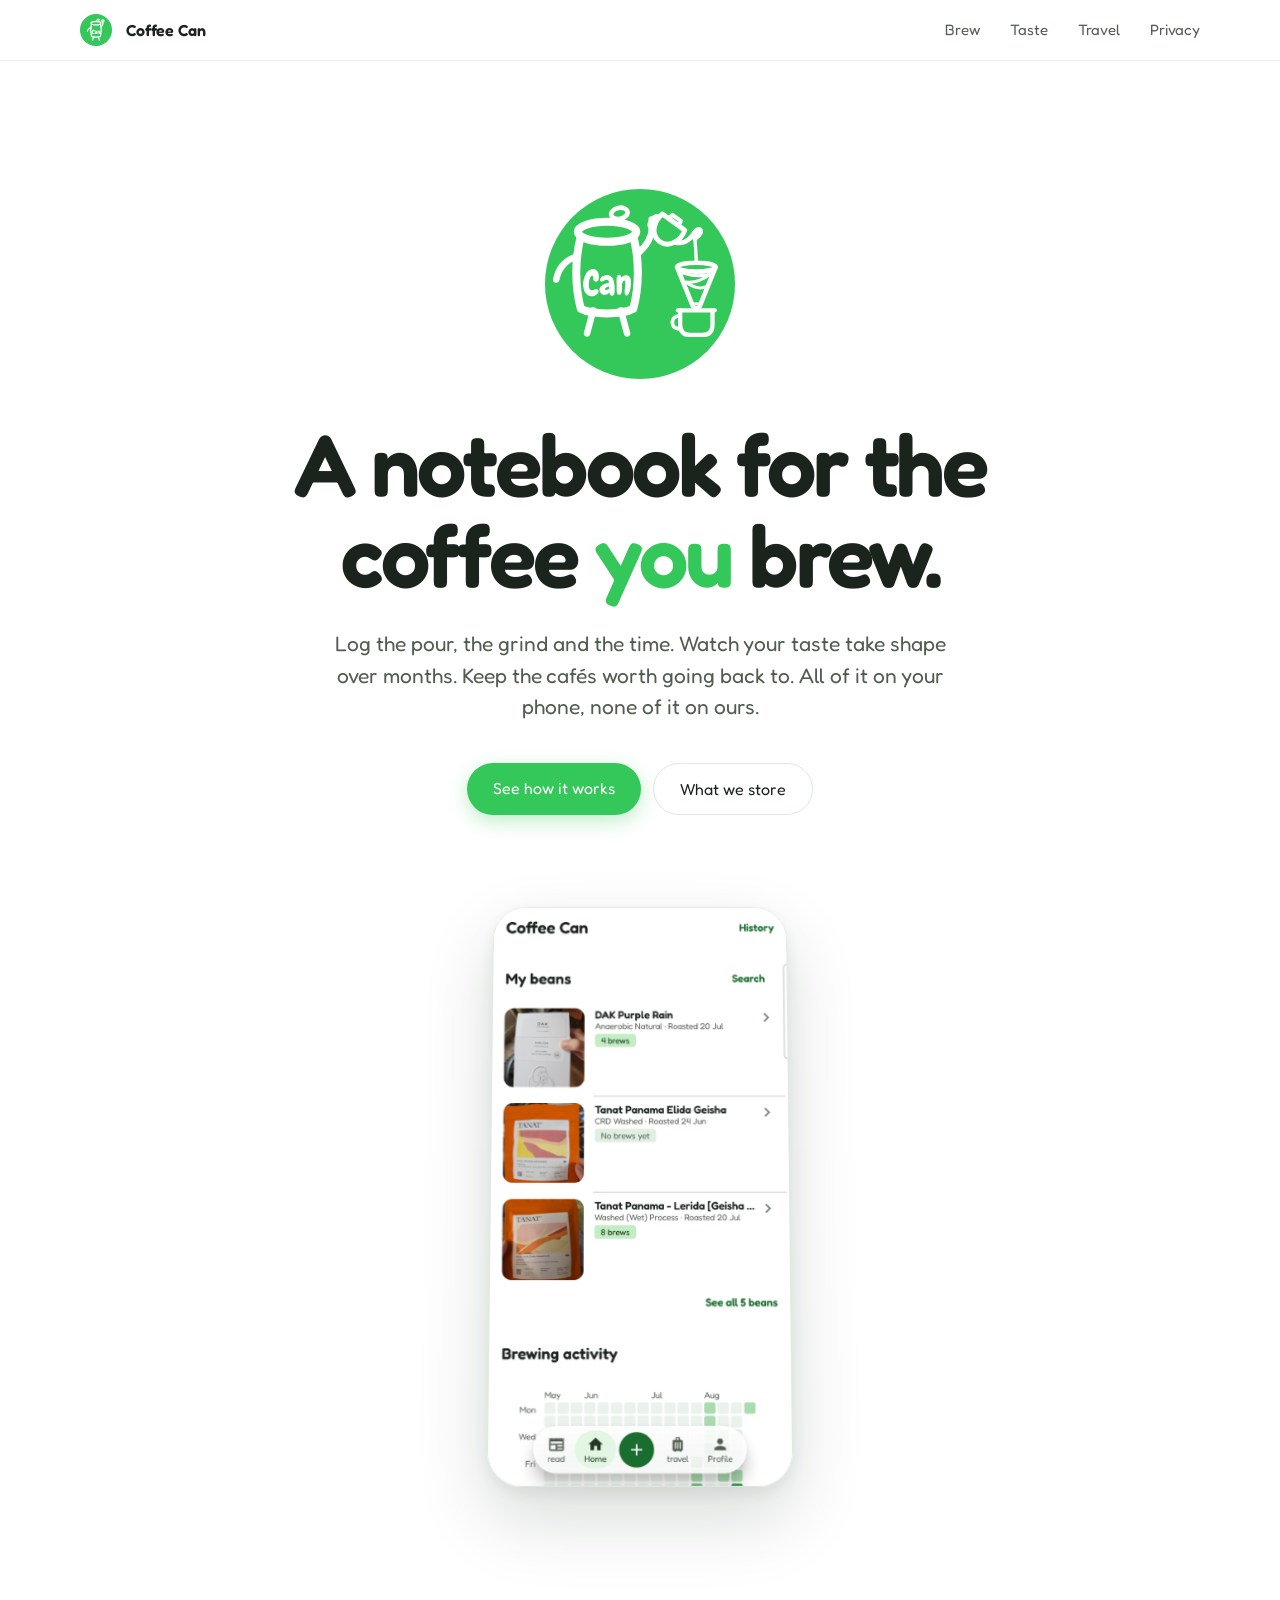
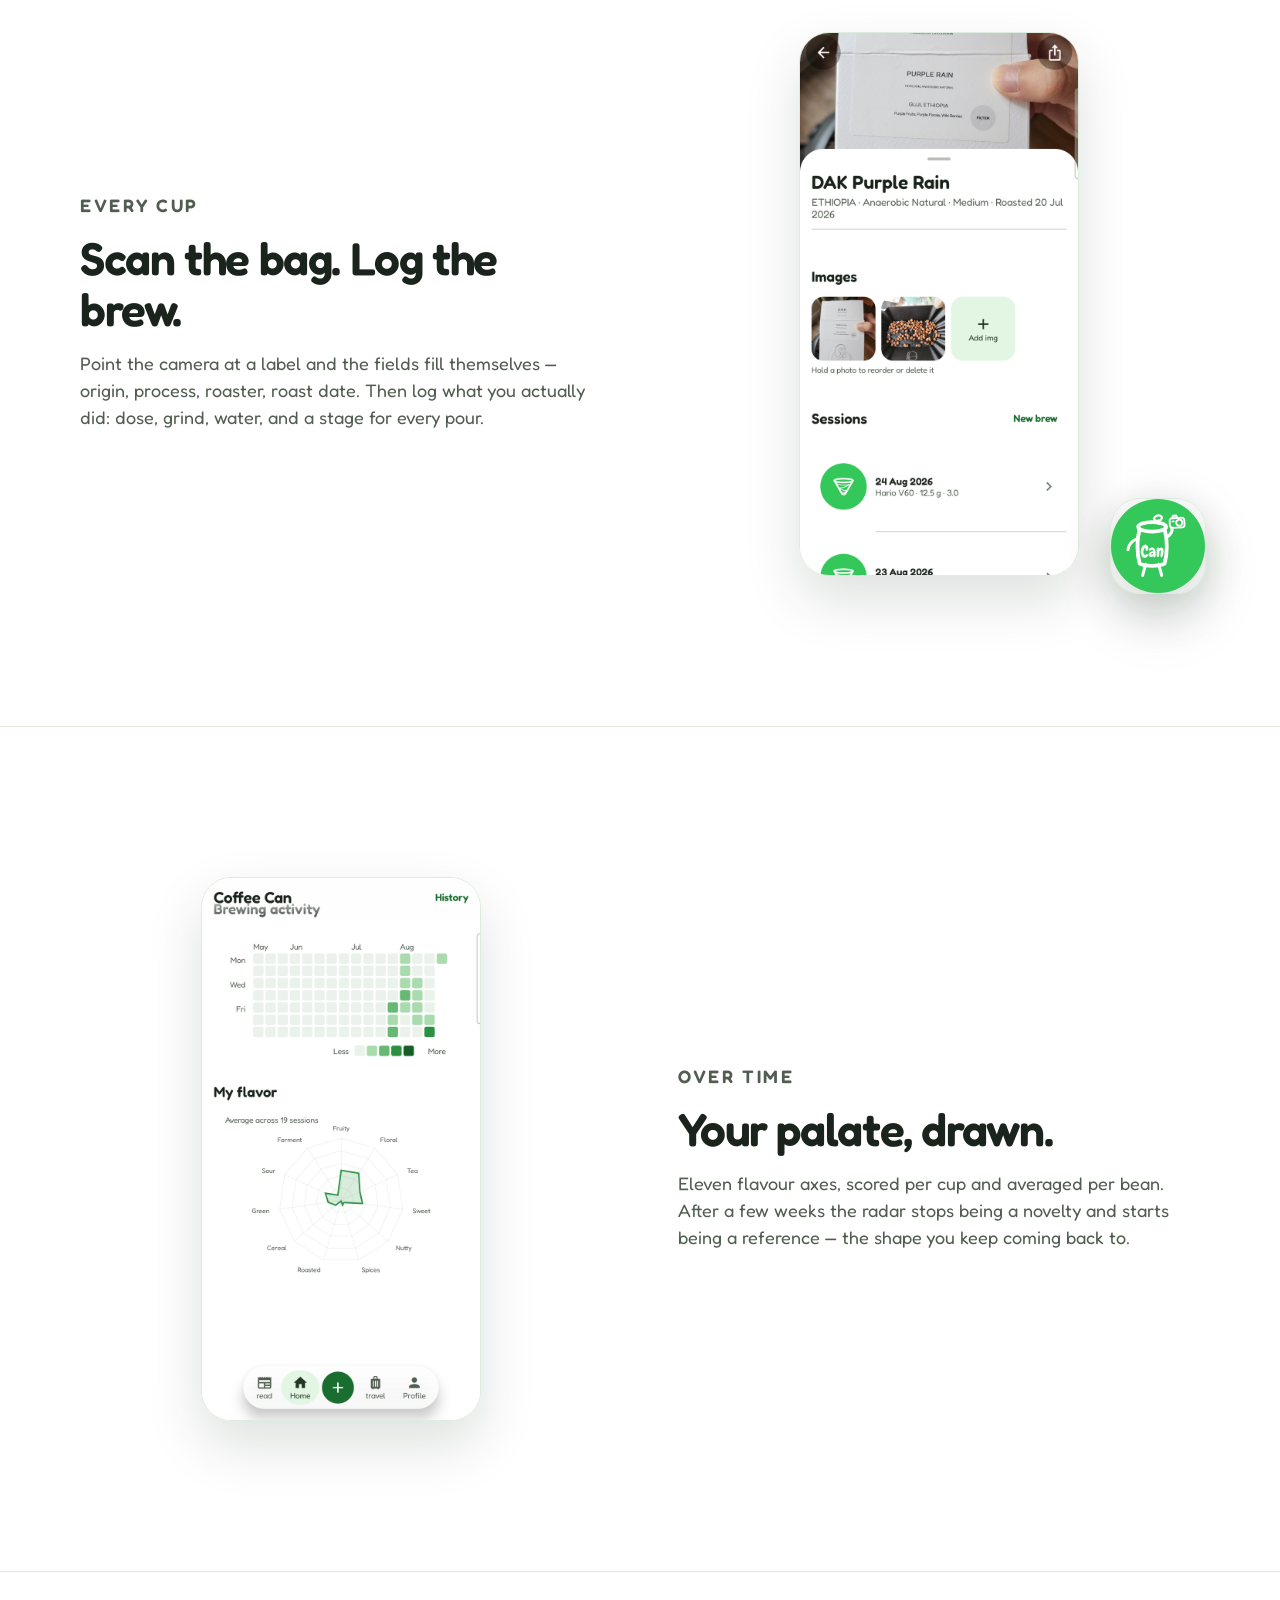
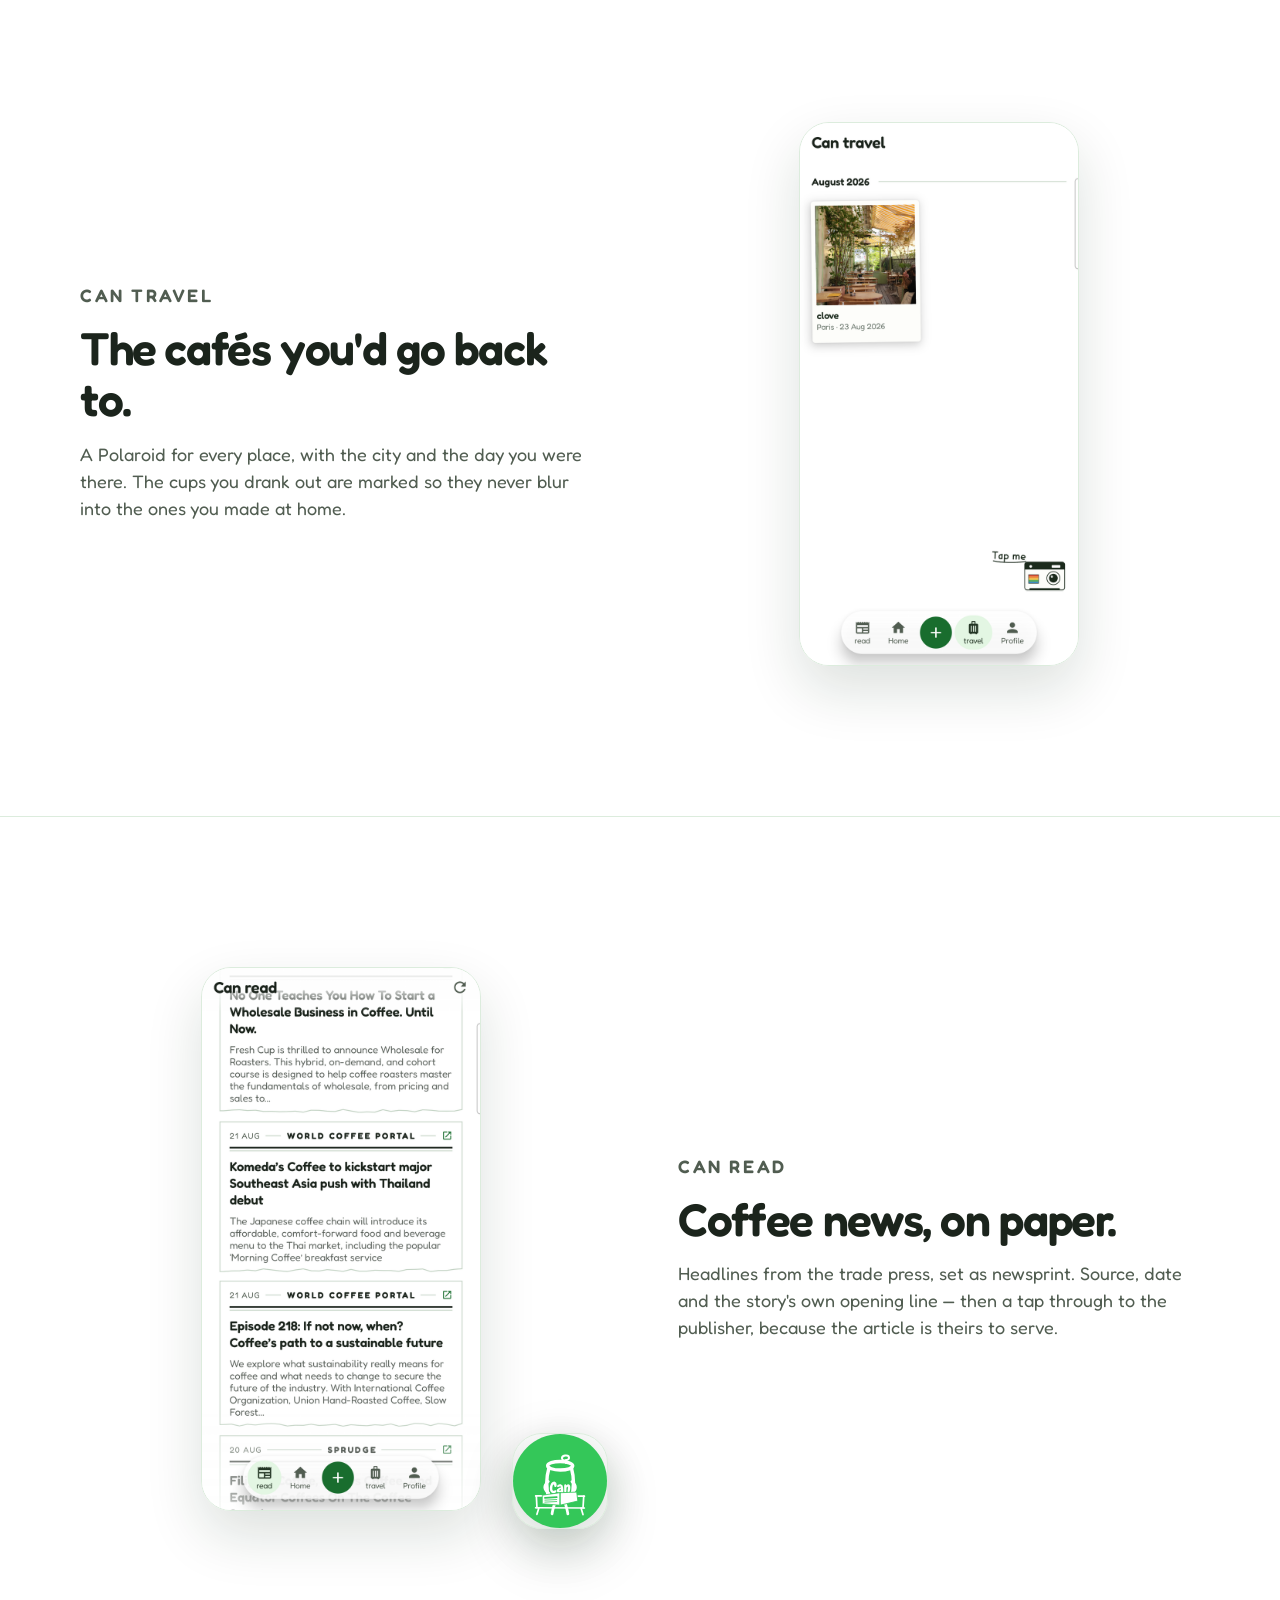
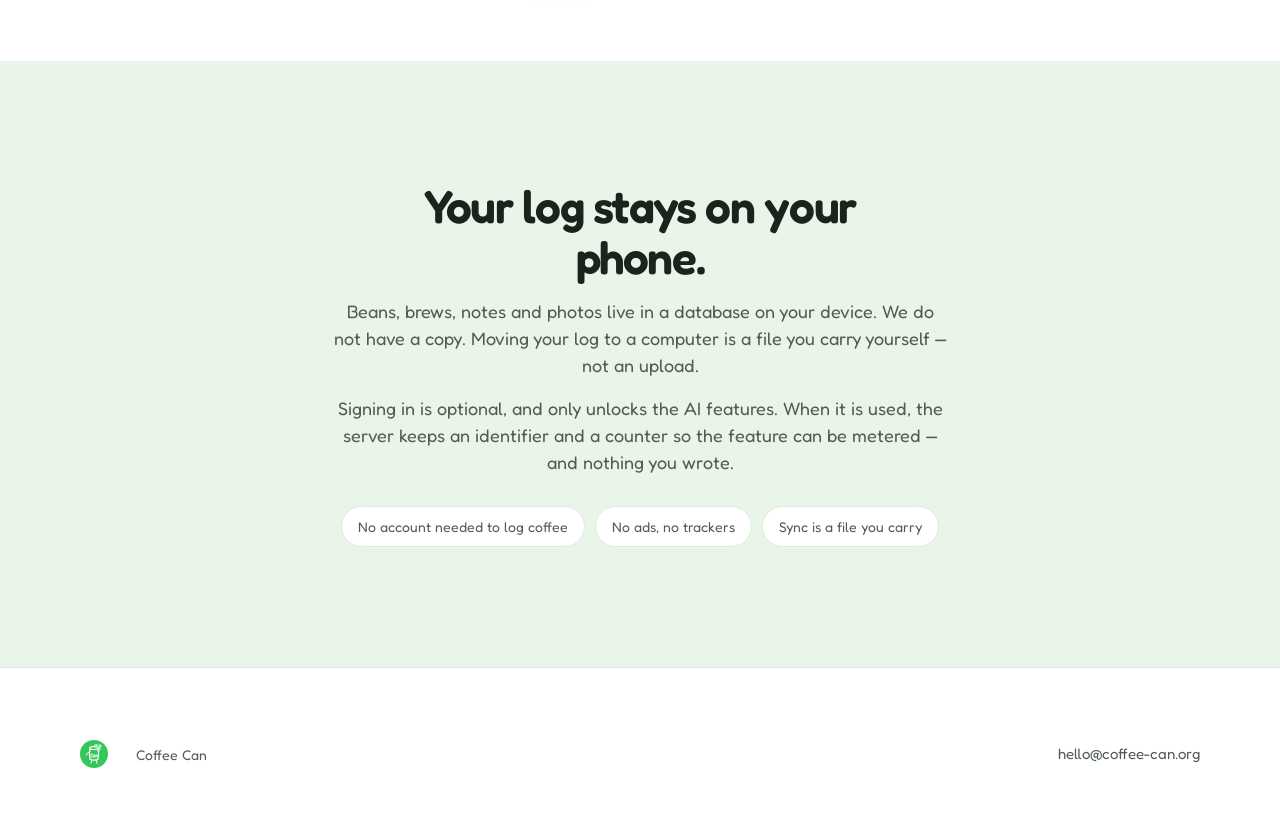
==== coffee_website/index.html @ 87a94ba4 "22.08.2026, website online" ====
<!doctype html>
<html lang="en">
<head>
<meta charset="utf-8">
<meta name="viewport" content="width=device-width, initial-scale=1">
<title>Coffee Can — a notebook for the coffee you brew</title>
<meta name="description" content="Log every pour-over, watch your taste take shape, and keep the cafés you loved. Coffee Can is a coffee notebook for Android.">
<meta name="theme-color" content="#34C759">
<link rel="icon" href="assets/canboy.svg" type="image/svg+xml">
<meta property="og:title" content="Coffee Can">
<meta property="og:description" content="A notebook for the coffee you brew.">
<meta property="og:type" content="website">
<meta property="og:url" content="https://coffee-can.org/">
<link rel="preconnect" href="https://fonts.googleapis.com">
<link rel="preconnect" href="https://fonts.gstatic.com" crossorigin>
<link href="https://fonts.googleapis.com/css2?family=Fredoka:wght@400;500;600&display=swap" rel="stylesheet">
<link rel="stylesheet" href="style.css">
</head>
<body>

<header>
  <div class="wrap">
    <img src="assets/canboy.svg" alt="">
    <b>Coffee Can</b>
    <nav>
      <a href="#brew">Brew</a>
      <a href="#taste">Taste</a>
      <a href="#travel">Travel</a>
      <a href="#privacy">Privacy</a>
    </nav>
  </div>
</header>

<main>

  <section class="hero wrap">
    <img class="hero-mark" src="assets/canboy-v60.svg" alt="Can-boy brewing a pour-over">
    <h1>A notebook for the coffee <em>you</em> brew.</h1>
    <p class="lede">
      Log the pour, the grind and the time. Watch your taste take shape over
      months. Keep the cafés worth going back to. All of it on your phone,
      none of it on ours.
    </p>
    <div class="cta">
      <a class="btn btn-primary" href="#brew">See how it works</a>
      <a class="btn btn-ghost" href="#privacy">What we store</a>
    </div>
    <div class="hero-shot">
      <img src="assets/shot-home.png" width="720" height="1404"
           alt="The Coffee Can home screen, showing a shelf of beans and a brewing-activity calendar">
    </div>
  </section>

  <section class="feature reveal" id="brew">
    <div class="wrap">
      <div class="copy">
        <p class="eyebrow">Every cup</p>
        <h2>Scan the bag. Log the brew.</h2>
        <p>
          Point the camera at a label and the fields fill themselves — origin,
          process, roaster, roast date. Then log what you actually did: dose,
          grind, water, and a stage for every pour.
        </p>
      </div>
      <div class="shot">
        <img src="assets/shot-bean.png" width="720" height="1404"
             alt="A bean page showing origin, process, roast level and past brews">
        <img class="mascot" src="assets/canboy-camera.svg" alt="">
      </div>
    </div>
  </section>

  <section class="feature flip reveal" id="taste">
    <div class="wrap">
      <div class="copy">
        <p class="eyebrow">Over time</p>
        <h2>Your palate, drawn.</h2>
        <p>
          Eleven flavour axes, scored per cup and averaged per bean. After a
          few weeks the radar stops being a novelty and starts being a
          reference — the shape you keep coming back to.
        </p>
      </div>
      <div class="shot">
        <img src="assets/shot-radar.png" width="720" height="1404"
             alt="A flavour radar averaged across nineteen sessions, with eleven axes">
      </div>
    </div>
  </section>

  <section class="feature reveal" id="travel">
    <div class="wrap">
      <div class="copy">
        <p class="eyebrow">Can travel</p>
        <h2>The cafés you'd go back to.</h2>
        <p>
          A Polaroid for every place, with the city and the day you were
          there. The cups you drank out are marked so they never blur into the
          ones you made at home.
        </p>
      </div>
      <div class="shot">
        <img src="assets/shot-travel.png" width="720" height="1404"
             alt="Can travel, showing a Polaroid of a café in Paris">
      </div>
    </div>
  </section>

  <section class="feature flip reveal" id="read">
    <div class="wrap">
      <div class="copy">
        <p class="eyebrow">Can read</p>
        <h2>Coffee news, on paper.</h2>
        <p>
          Headlines from the trade press, set as newsprint. Source, date and
          the story's own opening line — then a tap through to the publisher,
          because the article is theirs to serve.
        </p>
      </div>
      <div class="shot">
        <img src="assets/shot-news.png" width="720" height="1404"
             alt="Can read, showing news headlines set as newspaper sheets">
        <img class="mascot" src="assets/canboy-news.svg" alt="">
      </div>
    </div>
  </section>

  <section class="band reveal" id="privacy">
    <div class="wrap">
      <h2>Your log stays on your phone.</h2>
      <p>
        Beans, brews, notes and photos live in a database on your device. We
        do not have a copy. Moving your log to a computer is a file you carry
        yourself — not an upload.
      </p>
      <p>
        Signing in is optional, and only unlocks the AI features. When it is
        used, the server keeps an identifier and a counter so the feature can
        be metered — and nothing you wrote.
      </p>
      <div class="pills">
        <span class="pill">No account needed to log coffee</span>
        <span class="pill">No ads, no trackers</span>
        <span class="pill">Sync is a file you carry</span>
      </div>
    </div>
  </section>

</main>

<footer>
  <div class="wrap">
    <img src="assets/canboy.svg" alt="" width="28" height="28">
    <small>Coffee Can</small>
    <span class="sp"></span>
    <a href="mailto:hello@coffee-can.org">hello@coffee-can.org</a>
  </div>
</footer>

<script>
  // Reveal on scroll. Guarded so the page is fully legible without JS and on
  // reduced-motion, where the CSS already opts out of the transform.
  if ('IntersectionObserver' in window) {
    const io = new IntersectionObserver((entries) => {
      for (const e of entries) {
        if (e.isIntersecting) { e.target.classList.add('in'); io.unobserve(e.target); }
      }
    }, { rootMargin: '0px 0px -12% 0px' });
    document.querySelectorAll('.reveal').forEach((el) => io.observe(el));
  } else {
    document.querySelectorAll('.reveal').forEach((el) => el.classList.add('in'));
  }
</script>
</body>
</html>
---- coffee_website/style.css ----
/* Coffee Can — coffee-can.org
 *
 * Tokens copied from coffee_android/v1/.../theme/Theme.kt, not eyeballed: the
 * site and the app are the same product, and a brand green that is one step
 * off reads as a knock-off of your own app. See check_design.py for the same
 * argument applied between the app and the deck.
 */
:root {
  --brand:  #34C759;
  --ink:    #1B241C;
  --muted:  #515D51;
  --line:   #DCECDD;
  --paper:  #FFFFFF;
  --wash:   #EAF5EA;
  --deep:   #0B2E12;
  --radius: 24px;
  --gutter: clamp(20px, 5vw, 40px);
}

* { box-sizing: border-box; margin: 0; padding: 0; }

html { scroll-behavior: smooth; -webkit-text-size-adjust: 100%; }

body {
  font-family: Fredoka, ui-rounded, "SF Pro Rounded", system-ui, sans-serif;
  color: var(--ink);
  background: var(--paper);
  line-height: 1.5;
  -webkit-font-smoothing: antialiased;
}

/* `height: auto` is not optional here: every shot carries explicit width and
 * height attributes (which is what stops the page reflowing as they load), and
 * with only `max-width` constrained the width shrinks while the height stays
 * at its attribute value -- a 720x1404 phone rendered as a 280x1404 ribbon. */
img, svg { display: block; max-width: 100%; height: auto; }
a { color: inherit; }

.wrap { width: min(1120px, 100% - var(--gutter) * 2); margin-inline: auto; }

/* --- the frosted bar, the same idea the app's chrome uses ---------------- */
header {
  position: sticky; top: 0; z-index: 20;
  backdrop-filter: saturate(180%) blur(18px);
  -webkit-backdrop-filter: saturate(180%) blur(18px);
  background: color-mix(in srgb, var(--paper) 78%, transparent);
  border-bottom: 1px solid color-mix(in srgb, var(--line) 60%, transparent);
}
header .wrap { display: flex; align-items: center; gap: 14px; height: 60px; }
header img { width: 32px; height: 32px; }
header b { font-weight: 600; letter-spacing: -0.01em; }
header nav { margin-left: auto; display: flex; gap: clamp(14px, 3vw, 30px); }
header nav a {
  text-decoration: none; color: var(--muted); font-size: 15px;
  transition: color .18s ease;
}
header nav a:hover { color: var(--ink); }

/* --- hero ---------------------------------------------------------------- */
.hero { text-align: center; padding: clamp(56px, 11vw, 128px) 0 0; }
.hero-mark { width: clamp(128px, 22vw, 190px); margin: 0 auto clamp(24px, 4vw, 40px); }
h1 {
  font-size: clamp(40px, 8.2vw, 88px);
  line-height: 1.03;
  letter-spacing: -0.035em;
  font-weight: 600;
  max-width: 16ch;
  margin-inline: auto;
}
h1 em { font-style: normal; color: var(--brand); }
.lede {
  margin: clamp(18px, 3vw, 28px) auto 0;
  max-width: 54ch;
  font-size: clamp(17px, 2.1vw, 21px);
  color: var(--muted);
}
.cta { margin-top: clamp(28px, 4vw, 40px); display: flex; gap: 12px; justify-content: center; flex-wrap: wrap; }
.btn {
  display: inline-block; text-decoration: none; font-size: 16px;
  padding: 13px 26px; border-radius: 999px;
  transition: transform .16s ease, box-shadow .16s ease, background .16s ease;
}
.btn-primary { background: var(--brand); color: #fff; box-shadow: 0 6px 20px rgba(52,199,89,.32); }
.btn-primary:hover { transform: translateY(-1px); box-shadow: 0 10px 26px rgba(52,199,89,.4); }
.btn-ghost { border: 1px solid var(--line); color: var(--ink); }
.btn-ghost:hover { background: var(--wash); }

/* the hero device, tilted just enough to read as an object */
.hero-shot {
  margin: clamp(44px, 7vw, 84px) auto 0;
  width: min(300px, 74vw);
  perspective: 1400px;
}
.hero-shot img {
  border-radius: 34px;
  border: 1px solid var(--line);
  box-shadow: 0 30px 70px rgba(11,46,18,.16), 0 6px 18px rgba(11,46,18,.07);
  transform: rotateX(6deg);
}

/* --- feature rows -------------------------------------------------------- */
.feature { padding: clamp(72px, 12vw, 150px) 0; }
.feature + .feature { border-top: 1px solid var(--line); }
.feature .wrap {
  display: grid; gap: clamp(32px, 6vw, 80px); align-items: center;
  grid-template-columns: 1fr;
}
@media (min-width: 860px) {
  .feature .wrap { grid-template-columns: 1fr 1fr; }
  .feature.flip .copy { order: 2; }
}
.eyebrow {
  font-size: 13px; letter-spacing: .14em; text-transform: uppercase;
  color: var(--brand); font-weight: 600; margin-bottom: 14px;
}
h2 {
  font-size: clamp(28px, 4.6vw, 46px); line-height: 1.1;
  letter-spacing: -0.03em; font-weight: 600; max-width: 18ch;
}
.feature p { margin-top: 16px; color: var(--muted); font-size: clamp(16px, 1.9vw, 18px); max-width: 46ch; }
.shot { position: relative; }
.shot img {
  border-radius: 30px; border: 1px solid var(--line);
  box-shadow: 0 24px 56px rgba(11,46,18,.14);
  margin-inline: auto; width: min(280px, 70vw);
}
.shot .mascot {
  position: absolute; width: 96px; right: -6px; bottom: -18px;
  filter: drop-shadow(0 10px 22px rgba(11,46,18,.18));
}

/* --- privacy band -------------------------------------------------------- */
.band { background: var(--wash); padding: clamp(64px, 10vw, 120px) 0; text-align: center; }
.band h2 { margin-inline: auto; }
.band p { margin: 16px auto 0; color: var(--muted); max-width: 56ch; font-size: clamp(16px, 1.9vw, 18px); }
.pills { margin-top: 30px; display: flex; gap: 10px; flex-wrap: wrap; justify-content: center; }
.pill {
  background: var(--paper); border: 1px solid var(--line);
  padding: 9px 16px; border-radius: 999px; font-size: 14px; color: var(--muted);
}

footer { padding: clamp(44px, 7vw, 72px) 0; border-top: 1px solid var(--line); }
footer .wrap { display: flex; flex-wrap: wrap; gap: 16px 28px; align-items: center; }
footer .sp { margin-left: auto; }
footer a { color: var(--muted); text-decoration: none; font-size: 15px; }
footer a:hover { color: var(--ink); }
footer small { color: var(--muted); font-size: 14px; }

/* --- reveal on scroll ---------------------------------------------------- */
.reveal { opacity: 0; transform: translateY(18px); transition: opacity .6s ease, transform .6s ease; }
.reveal.in { opacity: 1; transform: none; }
@media (prefers-reduced-motion: reduce) {
  html { scroll-behavior: auto; }
  .reveal { opacity: 1; transform: none; transition: none; }
  .btn, header nav a { transition: none; }
}
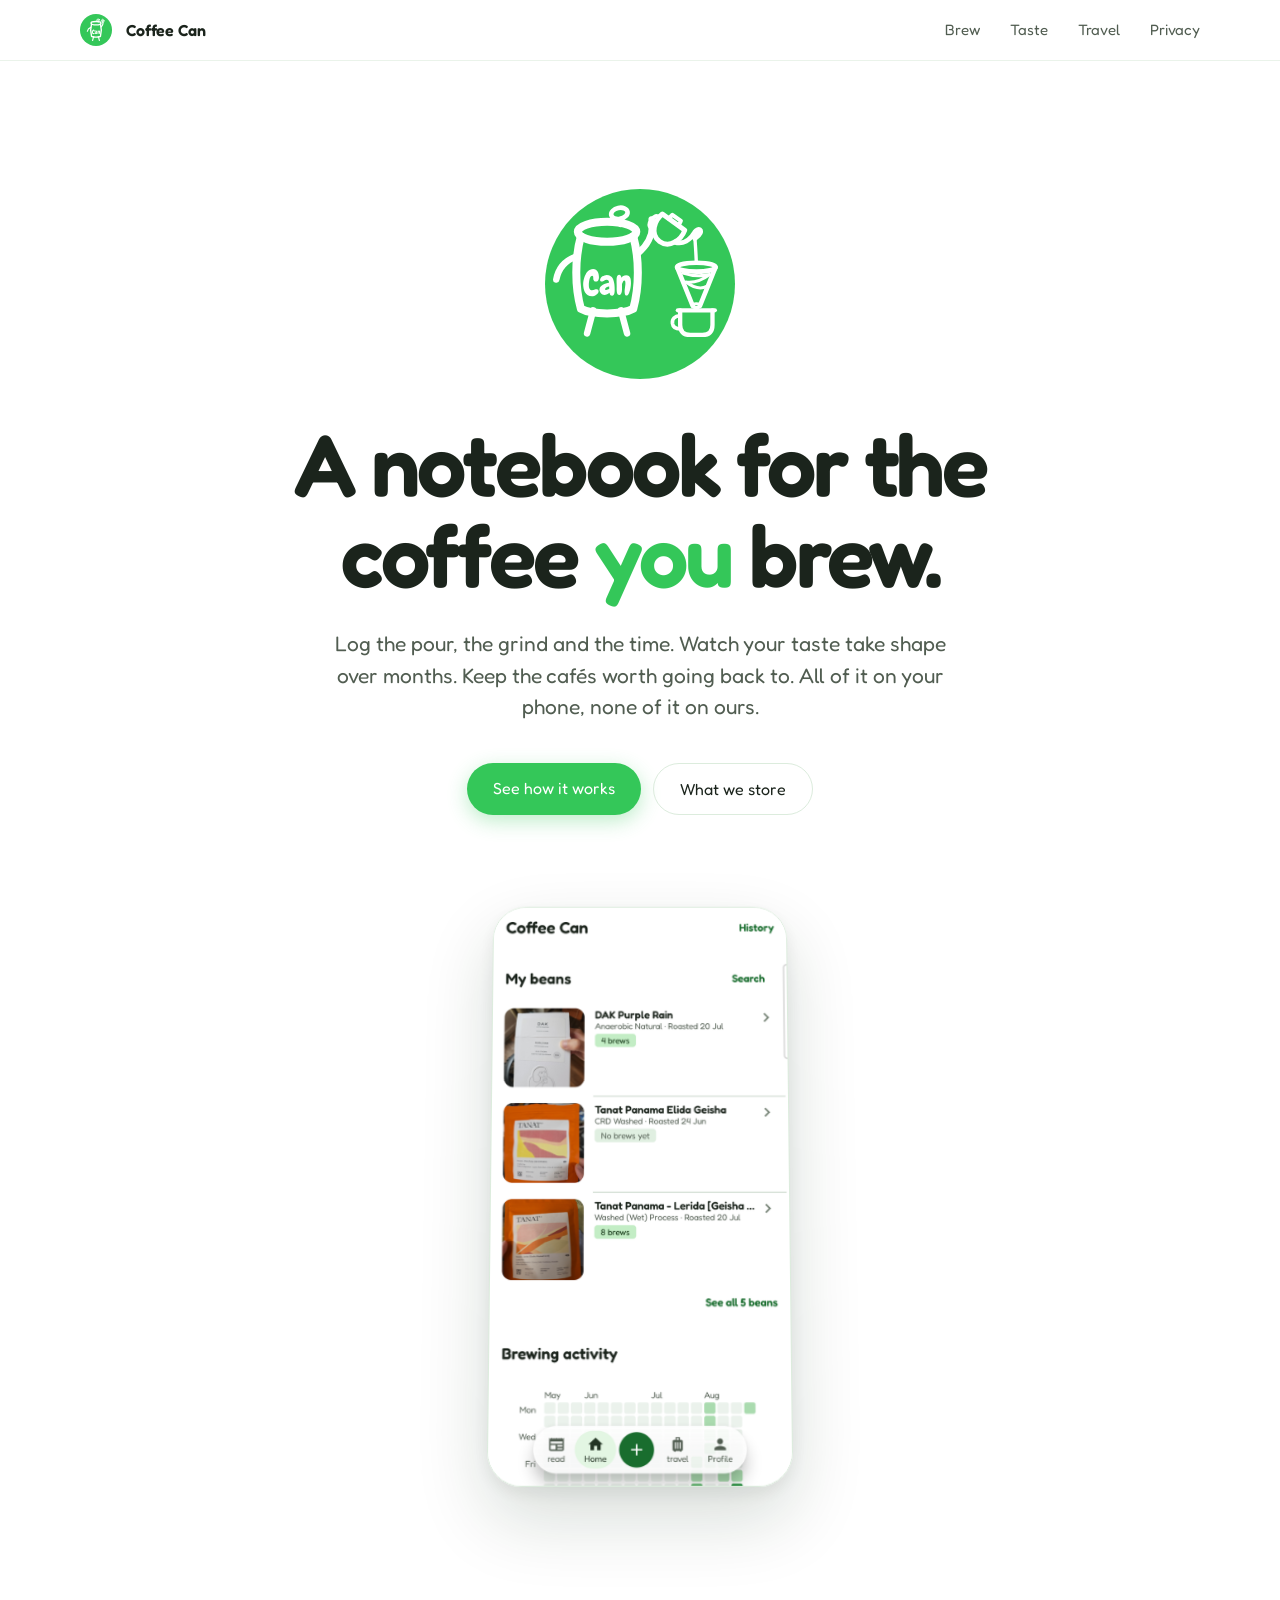
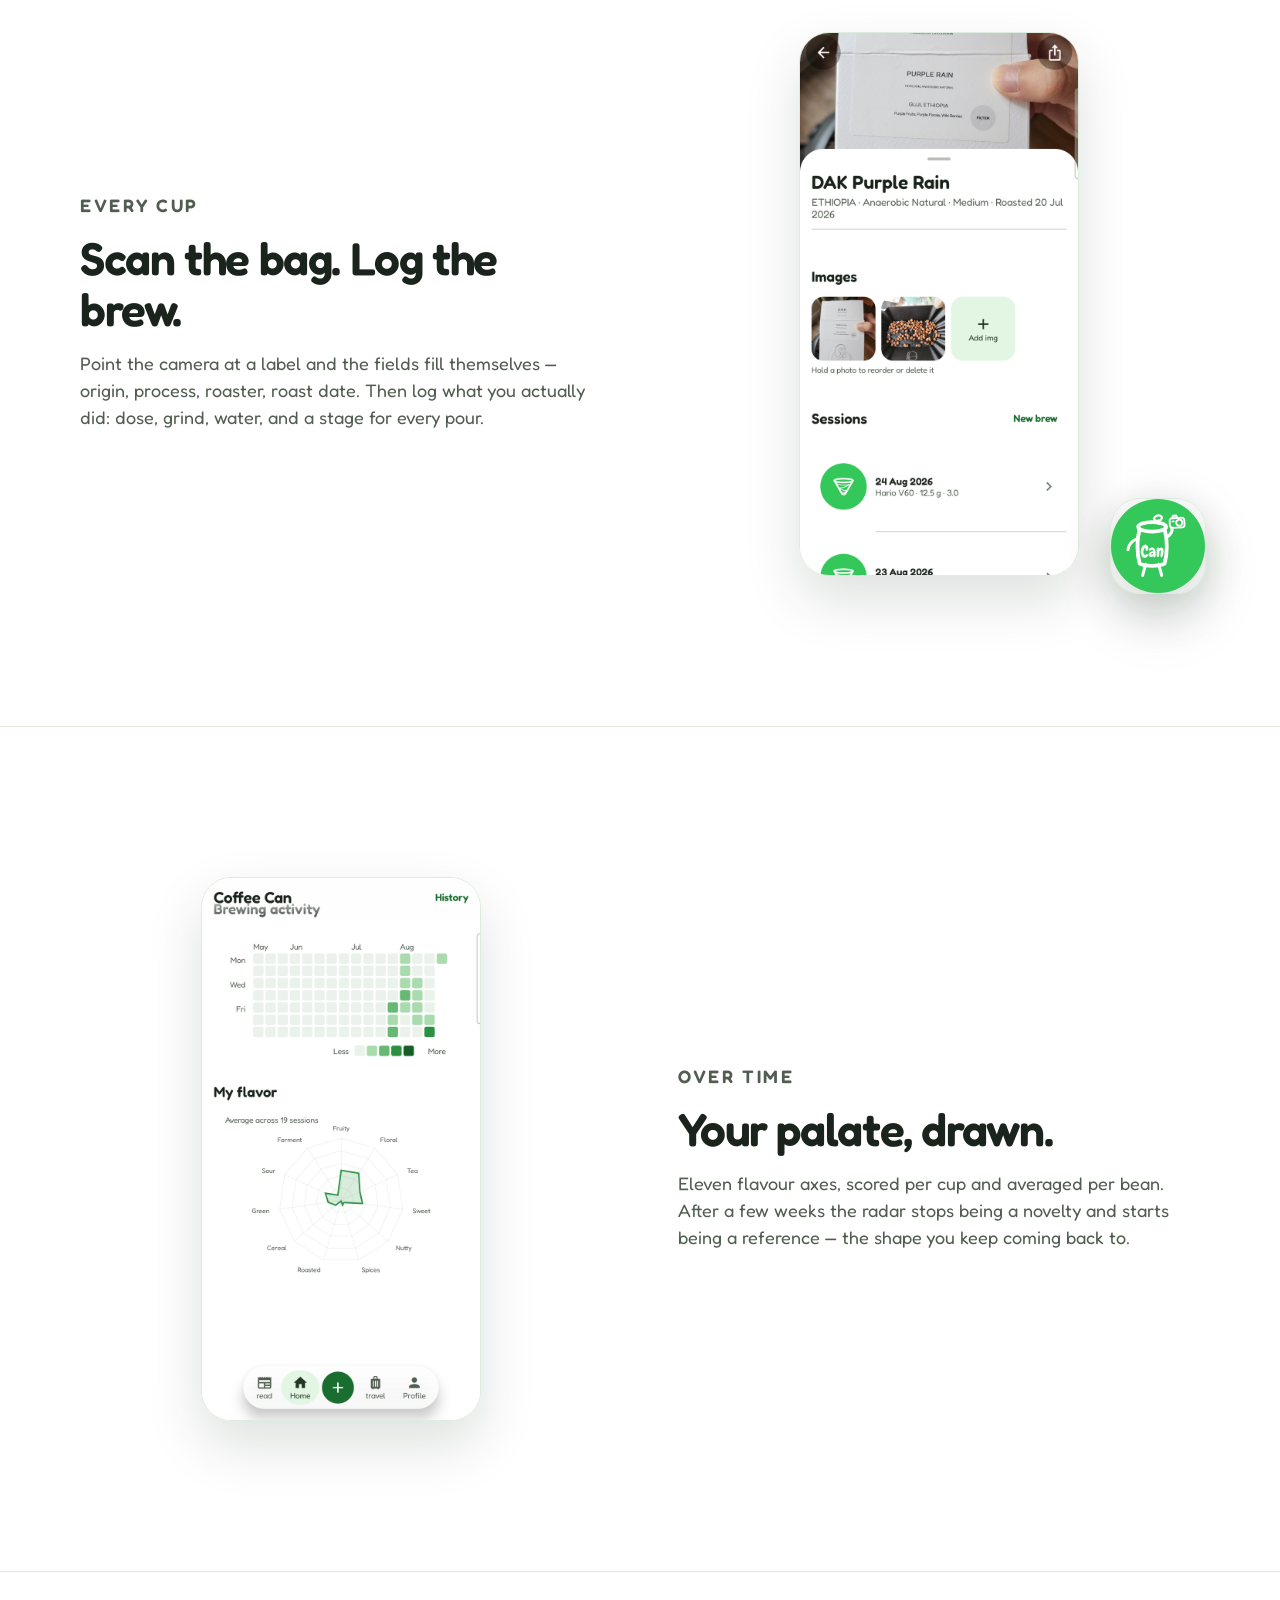
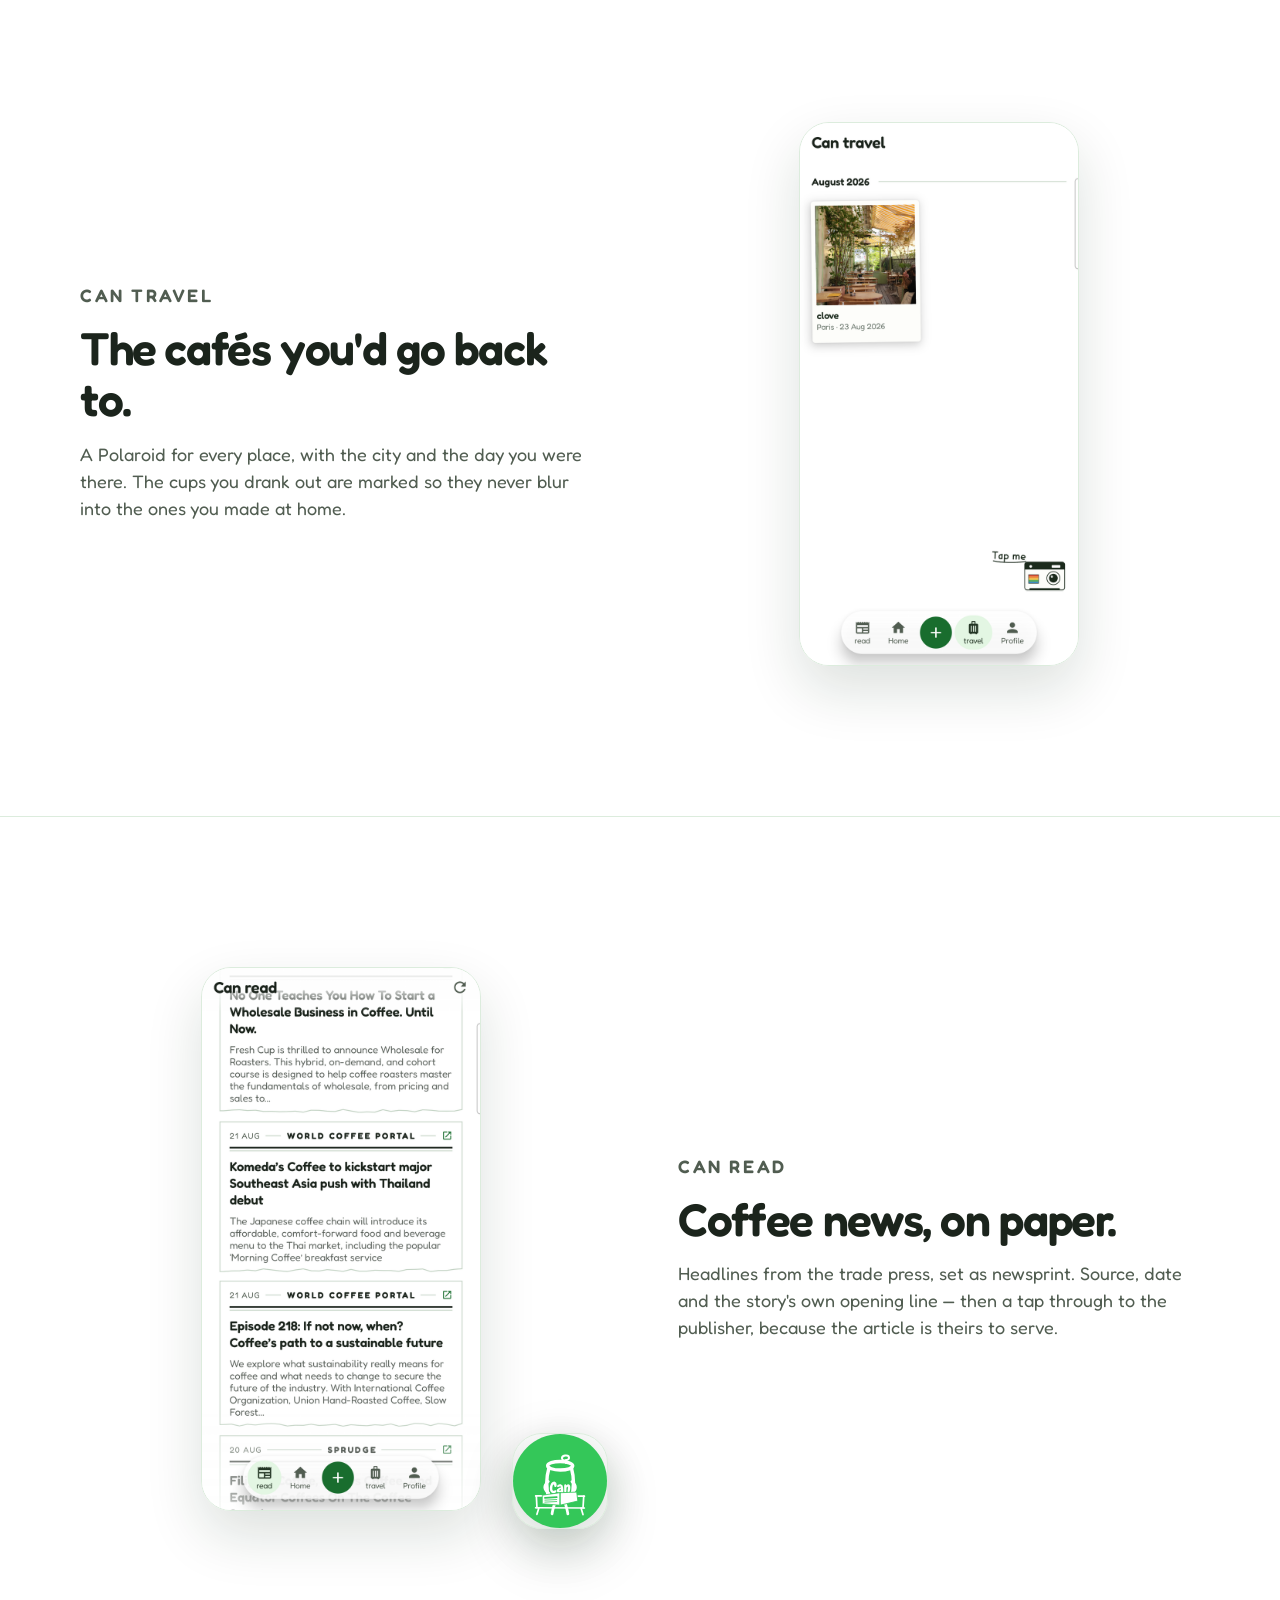
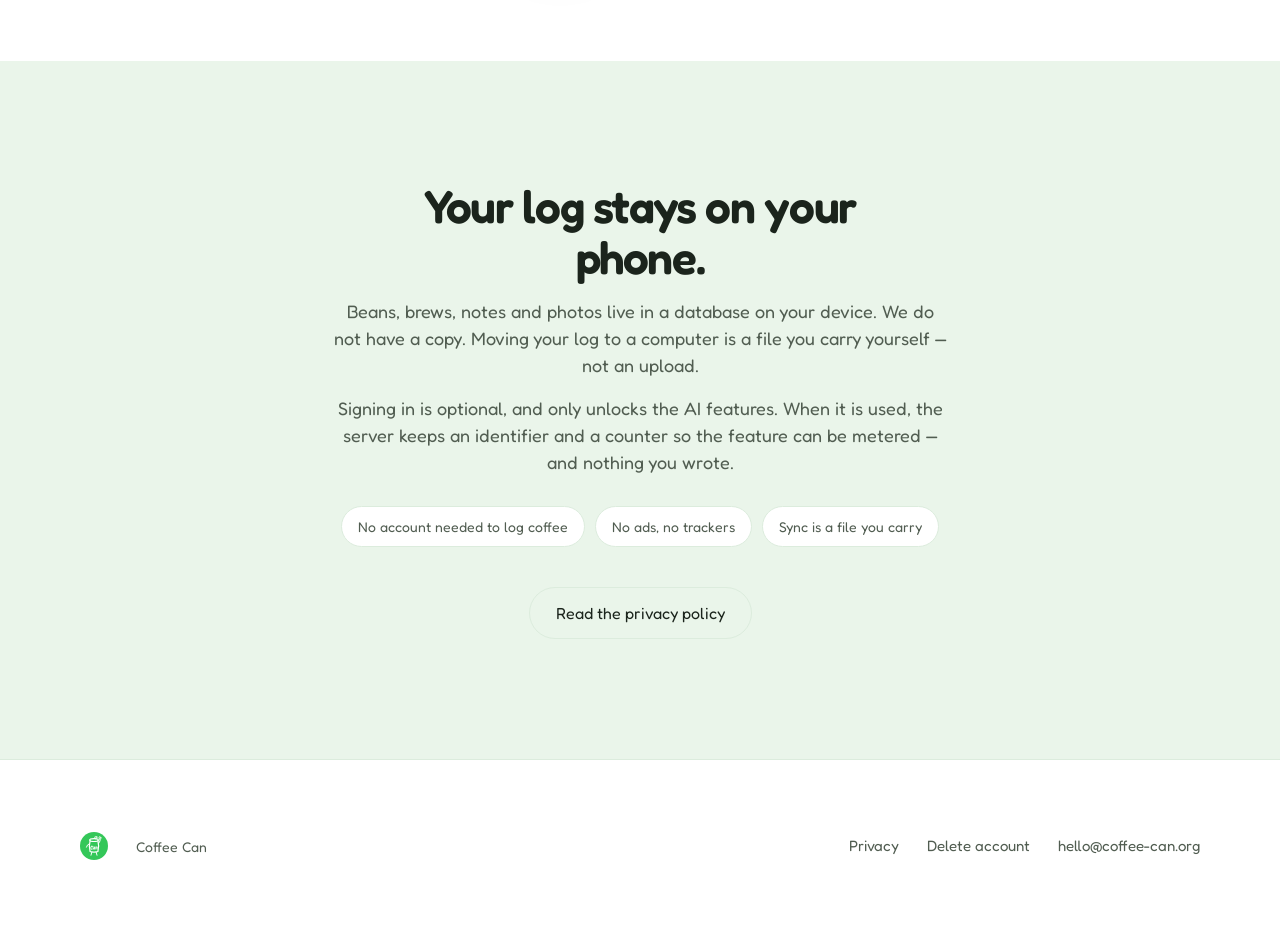
==== commit 4d467199: "25.08.2026, update UI" ====
--- a/coffee_website/index.html
+++ b/coffee_website/index.html
@@ -26,7 +26,7 @@
       <a href="#brew">Brew</a>
       <a href="#taste">Taste</a>
       <a href="#travel">Travel</a>
-      <a href="#privacy">Privacy</a>
+      <a href="privacy/">Privacy</a>
     </nav>
   </div>
 </header>
@@ -143,6 +143,9 @@
         <span class="pill">No ads, no trackers</span>
         <span class="pill">Sync is a file you carry</span>
       </div>
+      <div class="cta" style="justify-content:center">
+        <a class="btn btn-ghost" href="privacy/">Read the privacy policy</a>
+      </div>
     </div>
   </section>
 
@@ -153,6 +156,8 @@
     <img src="assets/canboy.svg" alt="" width="28" height="28">
     <small>Coffee Can</small>
     <span class="sp"></span>
+    <a href="privacy/">Privacy</a>
+    <a href="delete/">Delete account</a>
     <a href="mailto:hello@coffee-can.org">hello@coffee-can.org</a>
   </div>
 </footer>
--- a/coffee_website/style.css
+++ b/coffee_website/style.css
@@ -154,3 +154,46 @@
   .reveal { opacity: 1; transform: none; transition: none; }
   .btn, header nav a { transition: none; }
 }
+
+/* --- /privacy and /delete ------------------------------------------------
+ *
+ * Prose pages, not landing sections: one narrow column, no reveal animation
+ * and no hero. They are read by someone looking for a specific sentence --
+ * a reviewer checking a Play declaration, or a user who wants their account
+ * gone -- so nothing here fades in or has to be scrolled past. */
+.doc { padding: clamp(40px, 7vw, 76px) 0 clamp(56px, 9vw, 96px); }
+.doc .wrap { width: min(72ch, 100% - var(--gutter) * 2); }
+.doc h1 { font-size: clamp(30px, 5vw, 44px); letter-spacing: -0.02em; line-height: 1.15; }
+.doc h2 {
+  font-size: clamp(20px, 2.6vw, 25px); letter-spacing: -0.01em;
+  margin-top: clamp(34px, 5vw, 52px);
+}
+.doc h3 { font-size: 17px; margin-top: 26px; }
+.doc p, .doc li { color: var(--muted); font-size: 16.5px; margin-top: 12px; }
+.doc strong { color: var(--ink); font-weight: 500; }
+.doc ul { margin-top: 12px; padding-left: 1.1em; }
+.doc li { margin-top: 8px; }
+.doc a { color: var(--deep); text-decoration: underline; text-underline-offset: 3px; }
+.doc .updated { margin-top: 10px; font-size: 14px; color: var(--muted); }
+.doc hr { border: 0; border-top: 1px solid var(--line); margin: clamp(34px, 5vw, 52px) 0 0; }
+
+/* A short, high-contrast block for the sentences a reader is most likely to
+ * have come for -- the local-data statement, and what deletion does not do. */
+.note {
+  margin-top: 20px; padding: 18px 20px;
+  background: var(--wash); border-radius: 16px;
+}
+.note p { color: var(--ink); margin-top: 0; }
+.note p + p { margin-top: 10px; }
+
+/* --- the deletion form --------------------------------------------------- */
+.gate { margin-top: 26px; padding: 22px; border: 1px solid var(--line); border-radius: var(--radius); }
+.gate h2 { margin-top: 0; }
+.gate .status { margin-top: 16px; font-size: 15px; color: var(--muted); min-height: 1.4em; }
+.gate .status.err { color: #8A2A1C; }
+.gate .status.ok { color: var(--deep); }
+.gate .who { margin-top: 14px; font-size: 15px; color: var(--ink); }
+.gate .btn { margin-top: 16px; border: 0; font: inherit; cursor: pointer; }
+.gate .btn[disabled] { opacity: .5; cursor: default; box-shadow: none; transform: none; }
+.btn-danger { background: #8A2A1C; color: #fff; }
+.btn-danger:hover:not([disabled]) { background: #741F13; }
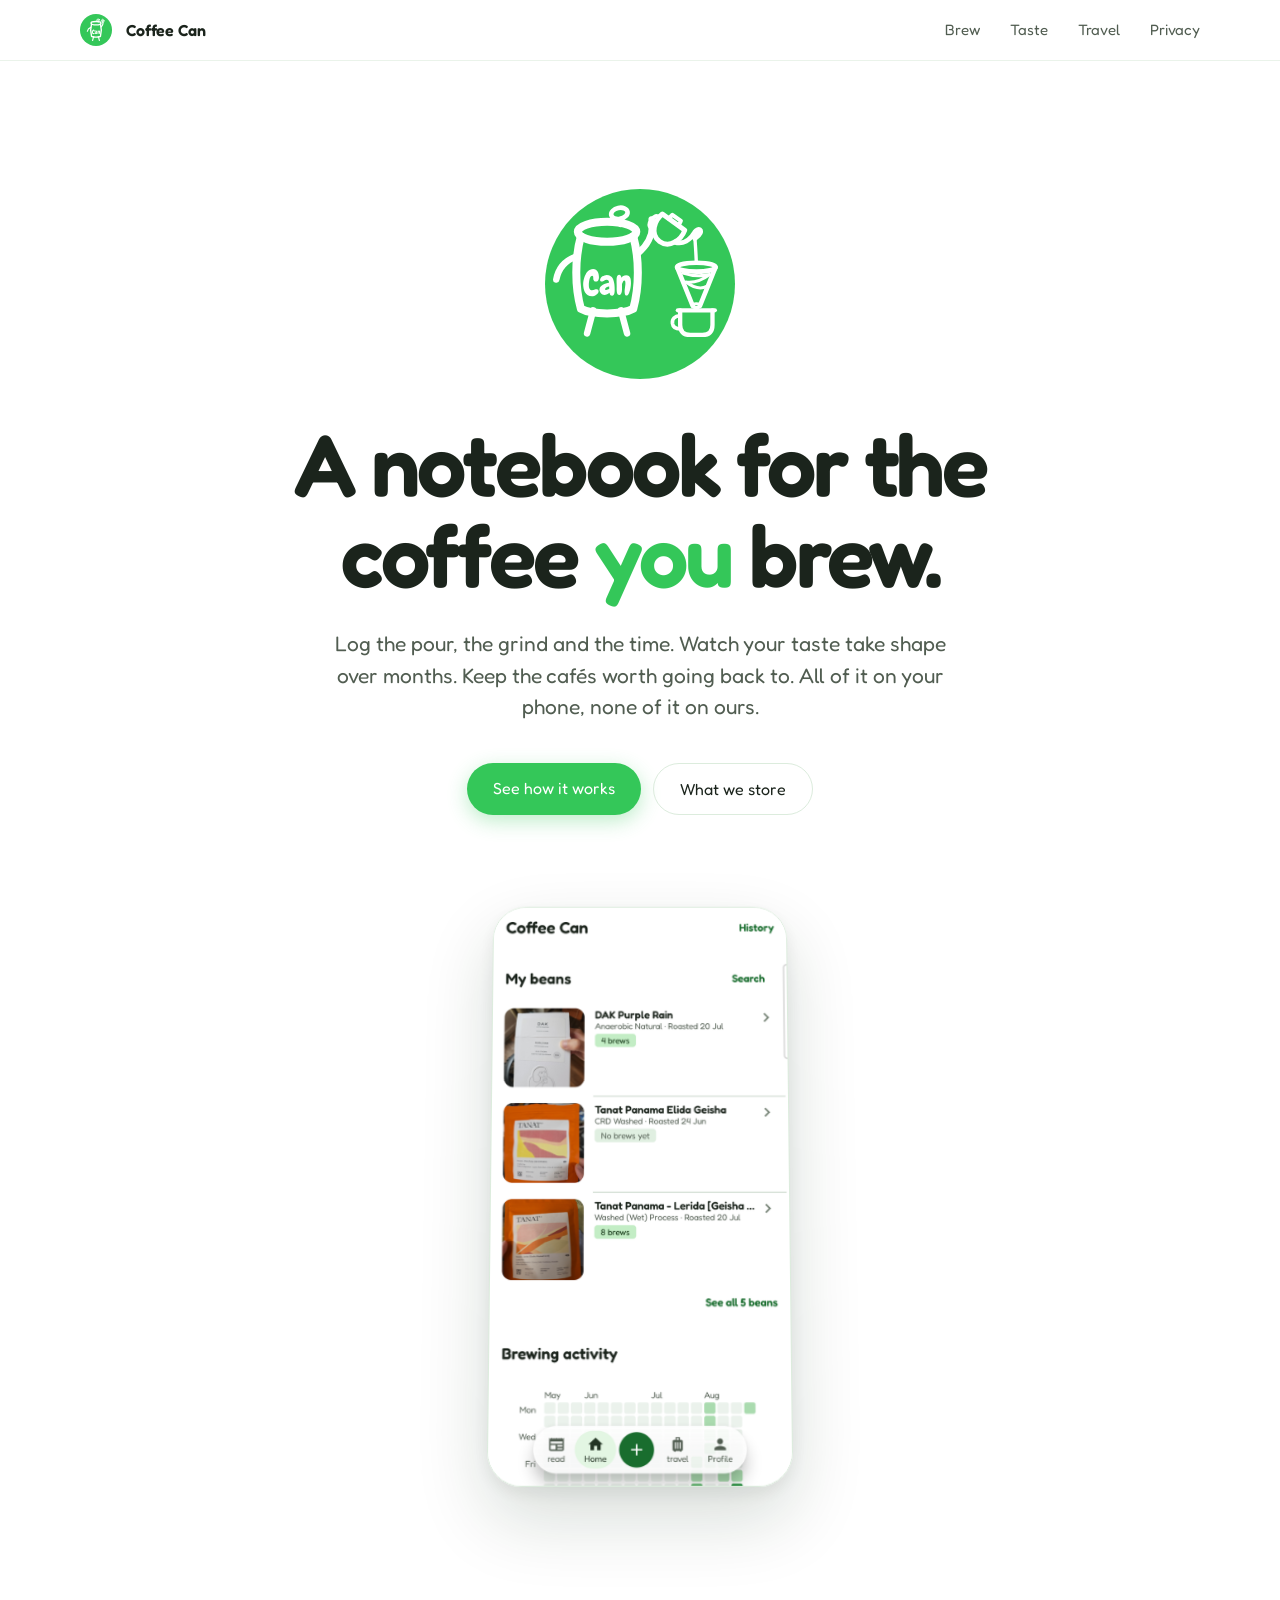
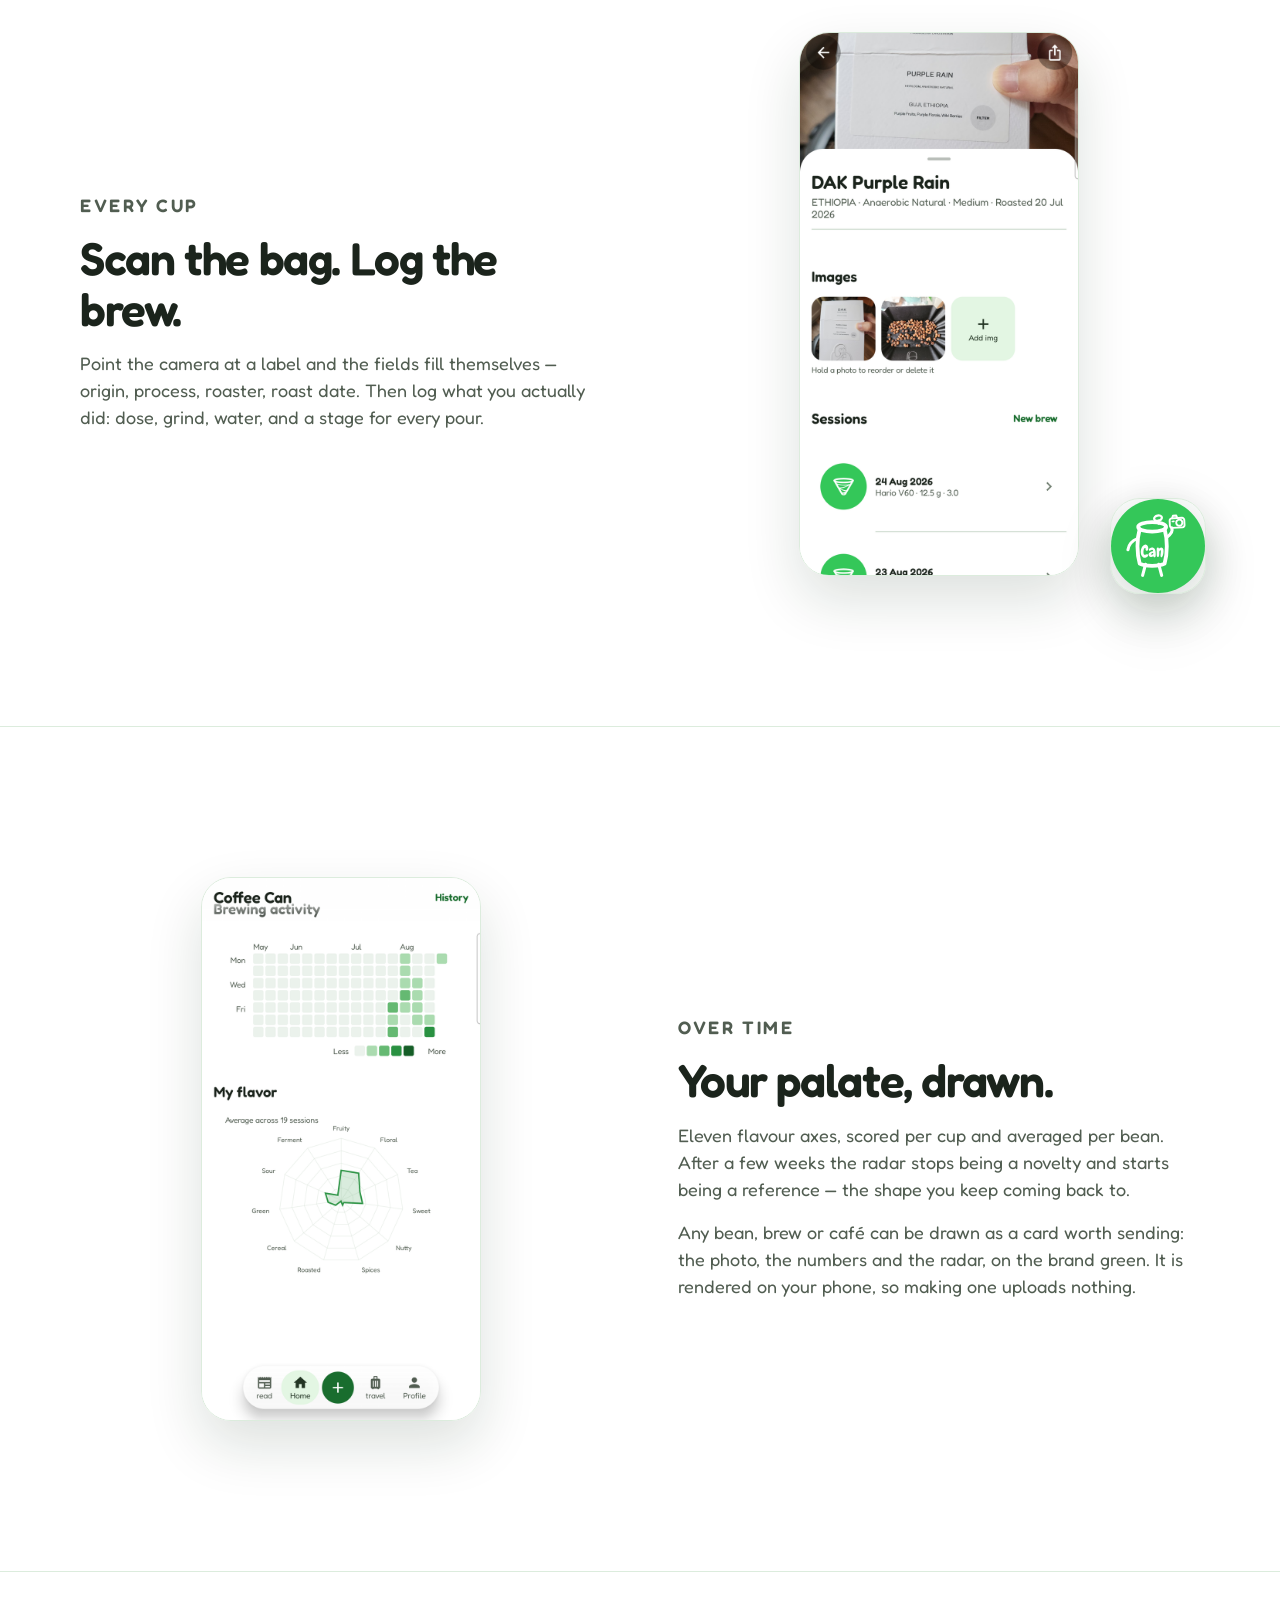
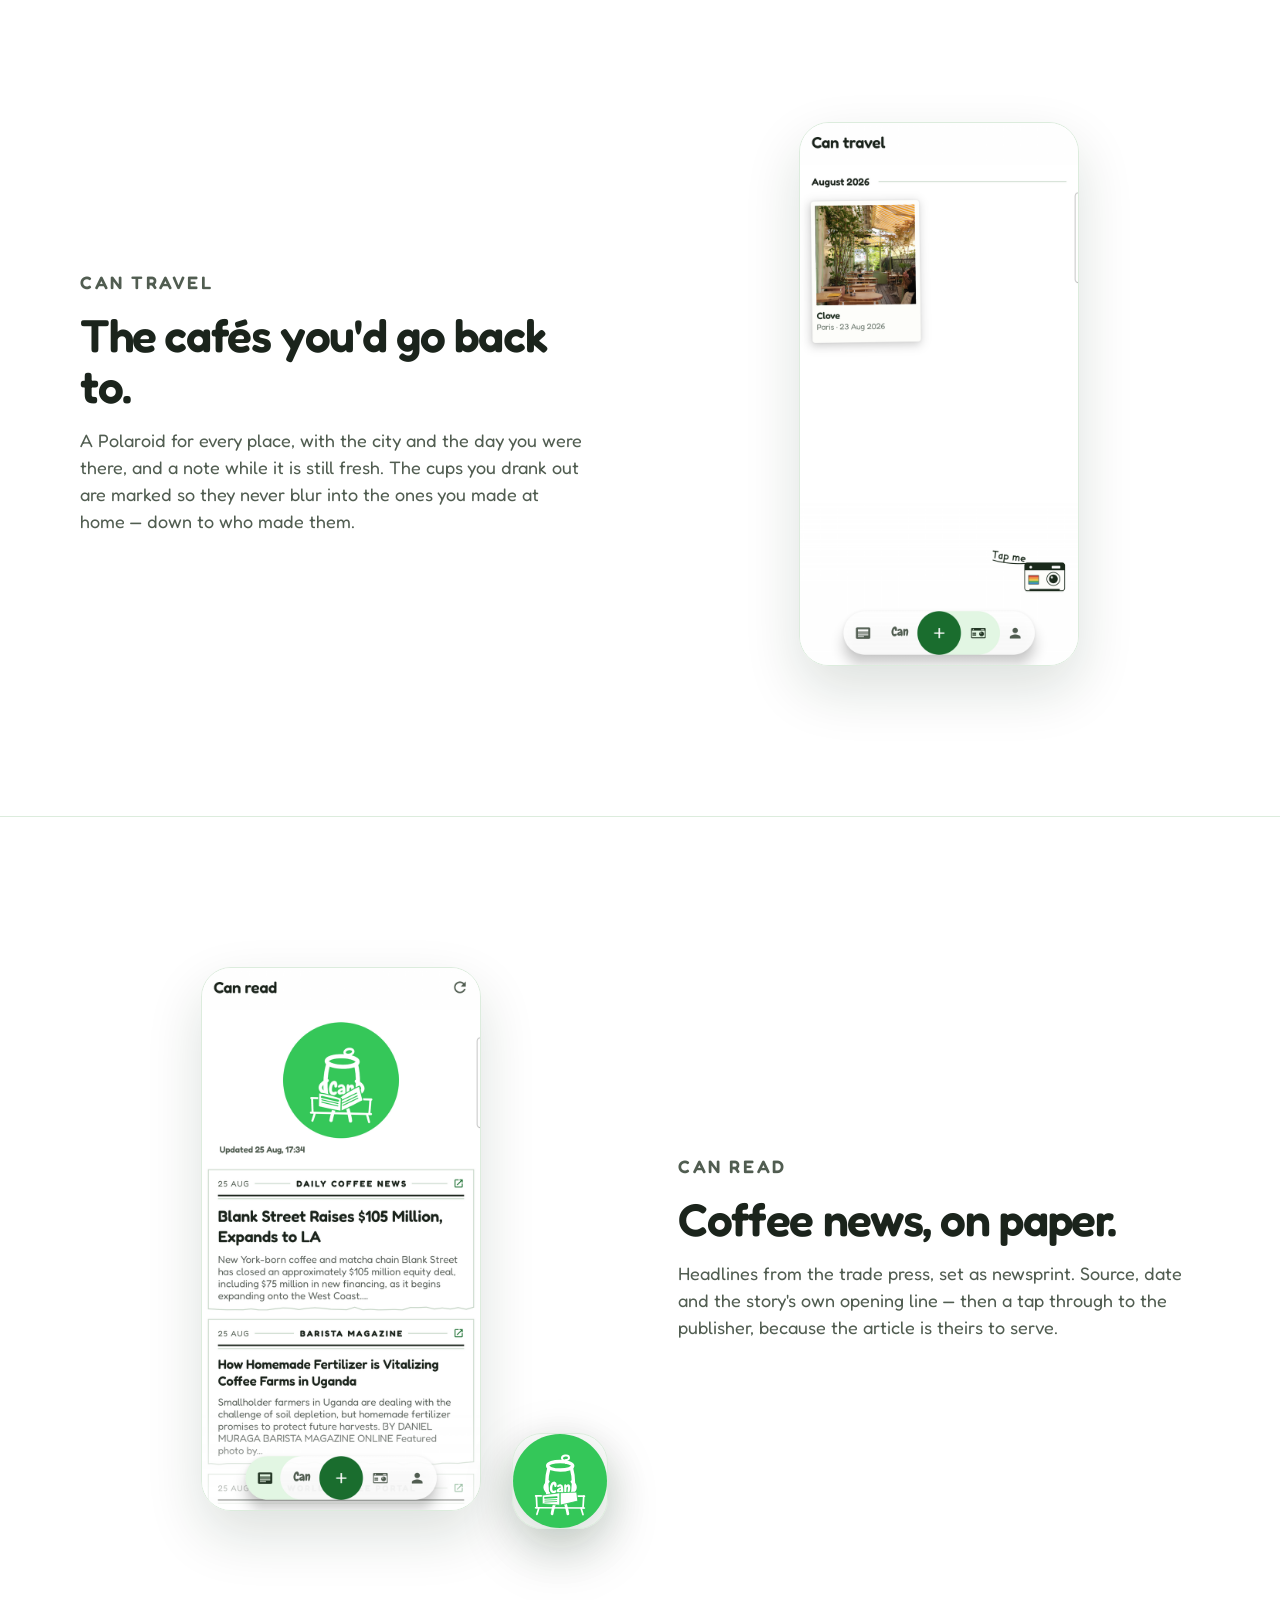
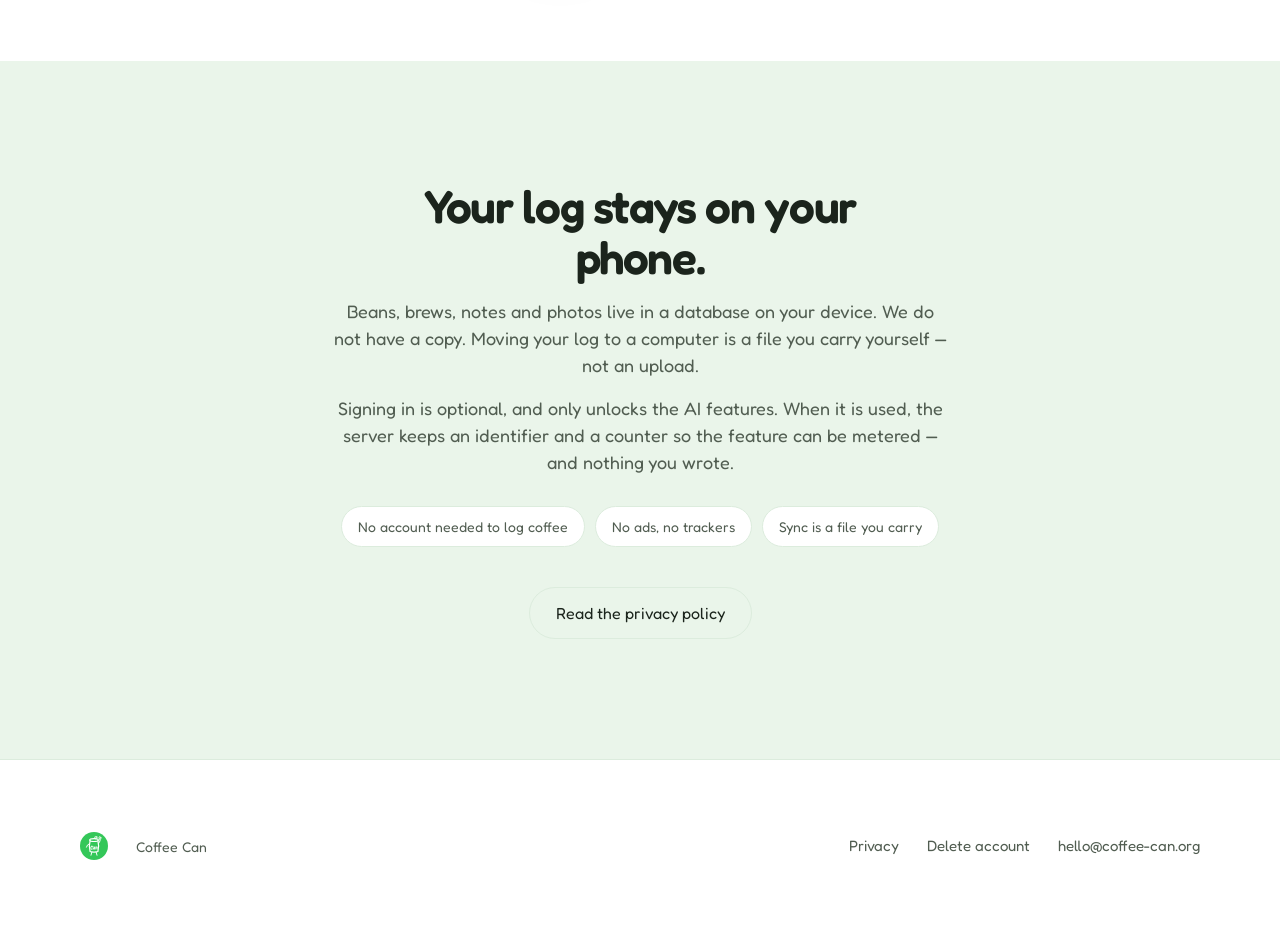
==== commit 6a10fe0b: "25.08.2026, update website" ====
--- a/coffee_website/index.html
+++ b/coffee_website/index.html
@@ -80,6 +80,11 @@
           few weeks the radar stops being a novelty and starts being a
           reference — the shape you keep coming back to.
         </p>
+        <p>
+          Any bean, brew or café can be drawn as a card worth sending: the
+          photo, the numbers and the radar, on the brand green. It is rendered
+          on your phone, so making one uploads nothing.
+        </p>
       </div>
       <div class="shot">
         <img src="assets/shot-radar.png" width="720" height="1404"
@@ -95,8 +100,9 @@
         <h2>The cafés you'd go back to.</h2>
         <p>
           A Polaroid for every place, with the city and the day you were
-          there. The cups you drank out are marked so they never blur into the
-          ones you made at home.
+          there, and a note while it is still fresh. The cups you drank out are
+          marked so they never blur into the ones you made at home — down to
+          who made them.
         </p>
       </div>
       <div class="shot">
@@ -175,6 +181,120 @@
   } else {
     document.querySelectorAll('.reveal').forEach((el) => el.classList.add('in'));
   }
+
+  // --- the screenshot lightbox ------------------------------------------
+  //
+  // Click a shot: it grows to the middle of the window while the page behind
+  // it blurs. A PROGRESSIVE ENHANCEMENT -- none of this is in the markup, so
+  // with JS off or without <dialog>.showModal() the shots stay ordinary
+  // images at the size the layout gives them.
+  (function () {
+    // `:not(.mascot)` -- the corner can-boys live inside `.shot` and are
+    // decoration, not screenshots.
+    const shots = document.querySelectorAll('.shot img:not(.mascot), .hero-shot img');
+    if (!shots.length || !window.HTMLDialogElement || !HTMLDialogElement.prototype.showModal) return;
+
+    const dialog = document.createElement('dialog');
+    dialog.className = 'lightbox';
+    const scrim = document.createElement('div');
+    scrim.className = 'lb-scrim';
+    const stage = document.createElement('div');
+    stage.className = 'lb-stage';
+    const big = document.createElement('img');
+    stage.appendChild(big);
+    dialog.append(scrim, stage);
+    document.body.appendChild(dialog);
+
+    const still = matchMedia('(prefers-reduced-motion: reduce)');
+    let origin = null;
+
+    // THE FLIP, with a centred transform-origin: map the final centred rect
+    // back onto the thumbnail with one translate and one scale.
+    function toThumb(rect) {
+      const to = big.getBoundingClientRect();
+      if (!to.width || !to.height) return '';   // nothing measured yet
+      const s = rect.width / to.width;
+      const dx = (rect.left + rect.width / 2) - (to.left + to.width / 2);
+      const dy = (rect.top + rect.height / 2) - (to.top + to.height / 2);
+      return `translate(${dx}px, ${dy}px) scale(${s})`;
+    }
+
+    function open(img) {
+      origin = img;
+      big.src = img.currentSrc || img.src;
+      big.alt = img.alt;
+      // THE INTRINSIC SIZE IS COPIED ACROSS, and this is the bug that made the
+      // first cut of this land jammed against the top-left corner at ten times
+      // its size. A fresh <img> has no layout size until its bitmap is
+      // available, so measuring it in the same tick returned 0x0 -- and a FLIP
+      // scale of thumbnailWidth/0 is a transform the browser then had nothing
+      // sane to animate from. Handing over width/height gives the element its
+      // aspect ratio immediately, so CSS can fit it on the very first frame.
+      const nw = img.naturalWidth || img.width;
+      const nh = img.naturalHeight || img.height;
+      if (nw && nh) { big.width = nw; big.height = nh; }
+
+      const from = img.getBoundingClientRect();
+      dialog.showModal();
+
+      // ONE FORCED REFLOW, NOT TWO ANIMATION FRAMES, and the difference is
+      // the whole reason this works. The obvious spelling -- nested
+      // `requestAnimationFrame`, set the start transform in the first and
+      // release it in the second -- looks right and silently does not run:
+      // measured in headless Chrome, the inner callback never fired, leaving
+      // the image parked on its thumbnail transform, translated off the
+      // bottom of the window. What the browser actually needs is for the
+      // start state to be *committed to style* before the transition is
+      // armed, and reading a layout property is what guarantees that, in this
+      // tick, with no dependence on when a frame happens to be scheduled.
+      const start = still.matches ? '' : toThumb(from);
+      if (start) big.style.transform = start;
+      void dialog.offsetWidth;                  // commit: scrim at 0, image on the thumbnail
+      dialog.classList.add('open', 'animate');  // arm both transitions
+      big.style.transform = '';                 // ...and let it travel
+    }
+
+    function finish() {
+      dialog.close();
+      dialog.classList.remove('open', 'animate');
+      big.style.transform = '';
+      big.removeAttribute('width');
+      big.removeAttribute('height');
+    }
+
+    function close() {
+      if (!dialog.open) return;
+      dialog.classList.remove('open');           // the frost fades out with it
+      if (still.matches || !origin) { finish(); return; }
+      // Recomputed, not remembered: the page may have been scrolled or resized
+      // while the shot was up.
+      const back = toThumb(origin.getBoundingClientRect());
+      if (!back) { finish(); return; }
+      big.style.transform = back;
+      big.addEventListener('transitionend', finish, { once: true });
+      // `transitionend` never fires when the property is already at its target
+      // -- which happens if a shot is clicked at exactly the size it opens to.
+      // Without this the dialog would stay up forever.
+      setTimeout(() => { if (dialog.open) finish(); }, 600);
+    }
+
+    shots.forEach((img) => {
+      img.tabIndex = 0;
+      img.setAttribute('role', 'button');
+      img.addEventListener('click', () => open(img));
+      img.addEventListener('keydown', (e) => {
+        if (e.key === 'Enter' || e.key === ' ') { e.preventDefault(); open(img); }
+      });
+    });
+
+    // Anywhere puts it back -- the image included. There is nothing else in
+    // here to hit, so a close button would be one more thing drawn over a
+    // photograph.
+    dialog.addEventListener('click', close);
+    // Escape is <dialog>'s own; intercept it so the way back is animated too
+    // rather than the image vanishing while the frost fades.
+    dialog.addEventListener('cancel', (e) => { e.preventDefault(); close(); });
+  })();
 </script>
 </body>
 </html>
--- a/coffee_website/style.css
+++ b/coffee_website/style.css
@@ -146,6 +146,92 @@
 footer a:hover { color: var(--ink); }
 footer small { color: var(--muted); font-size: 14px; }
 
+/* --- the screenshot lightbox ---------------------------------------------
+ *
+ * Click a phone: it grows to the middle of the window, everything behind it
+ * blurs. <dialog> + showModal() is still what holds it -- Escape closes, focus
+ * is trapped, the page behind goes inert to a screen reader -- but the frost
+ * is a real element inside the dialog rather than `::backdrop`.
+ *
+ * WHY NOT `::backdrop`, HAVING TRIED IT: custom properties do not reliably
+ * reach it. `::backdrop` is not a descendant of any element for inheritance
+ * purposes in every engine, so `var(--deep)` inside it resolves to nothing,
+ * the whole `background` declaration is dropped as invalid, and what should
+ * have been a tinted frost renders as clear glass over a bright page. A plain
+ * div takes the same `backdrop-filter` and inherits variables like anything
+ * else.
+ */
+dialog.lightbox {
+  position: fixed; inset: 0; margin: 0; padding: 0; border: 0;
+  width: 100%; height: 100%;
+  max-width: none; max-height: none;
+  background: transparent;
+  /* The dialog is a viewport-sized box holding a centred image; nothing in it
+   * should ever scroll. Without this the UA's default sizing let a large
+   * image push a scrollbar down the side of the frost. */
+  overflow: hidden;
+}
+dialog.lightbox::backdrop { background: transparent; }
+
+.lb-scrim {
+  position: absolute; inset: 0;
+  background: color-mix(in srgb, var(--deep) 40%, transparent);
+  backdrop-filter: blur(20px) saturate(135%);
+  -webkit-backdrop-filter: blur(20px) saturate(135%);
+  opacity: 0;
+  transition: opacity .3s ease;
+}
+/* A fallback for engines without color-mix: a flat tint is better than none,
+ * and the later declaration wins only where color-mix is unsupported. */
+@supports not (background: color-mix(in srgb, red 40%, transparent)) {
+  .lb-scrim { background: rgba(11, 46, 18, .4); }
+}
+
+.lb-stage {
+  position: absolute; inset: 0;
+  display: flex; align-items: center; justify-content: center;
+}
+/* CENTRING IS ON THE DIALOG TOO, NOT ONLY ON `.lb-stage`, AND THAT IS A
+ * CACHE DEFENCE RATHER THAN BELT AND BRACES. This stylesheet and the script
+ * that builds `.lb-stage` ship as two files with no version in either URL, so
+ * a browser can hold a fresh copy of one and a stale copy of the other -- and
+ * on 2026-08-25 one did: new CSS, old JS, which put a bare <img> straight
+ * inside the dialog where nothing sized it. It rendered at the full width of
+ * the viewport, jammed into the top-left corner, over a correctly blurred
+ * page. Sizing whatever image is in there means the worst a desynced cache
+ * can now produce is a picture that does not animate. */
+/* `[open]` IS LOAD-BEARING: an author `display` on a bare `dialog` selector
+ * beats the UA's `dialog:not([open]) { display: none }` regardless of
+ * specificity, which would leave this thing on screen permanently. */
+dialog.lightbox[open] { display: flex; align-items: center; justify-content: center; }
+.lb-stage img, dialog.lightbox > img {
+  /* Fitted to the window, never blown up past the asset: these are 720px
+   * captures and stretching one across a desktop is how a crisp screenshot
+   * turns to mush. Height is what usually binds -- a phone is tall. */
+  width: auto; height: auto;
+  max-width: min(88vw, 460px);
+  max-height: 86dvh;
+  border-radius: 34px;
+  box-shadow: 0 40px 90px rgba(11, 46, 18, .38);
+  /* THE ORIGIN IS THE CENTRE, which is what makes the maths below one
+   * translate plus one scale rather than a corner-anchored special case. */
+  transform-origin: 50% 50%;
+  will-change: transform;
+}
+dialog.lightbox.animate .lb-stage img,
+dialog.lightbox.animate > img {
+  transition: transform .44s cubic-bezier(.22, .78, .27, 1);
+}
+dialog.lightbox.open .lb-scrim { opacity: 1; }
+
+/* The thumbnails advertise themselves. `zoom-in` rather than `pointer`: the
+ * page has real links and these should not look identical to one. */
+.shot img:not(.mascot), .hero-shot img { cursor: zoom-in; }
+.lb-stage img, dialog.lightbox > img { cursor: zoom-out; }
+.shot img:not(.mascot):focus-visible, .hero-shot img:focus-visible {
+  outline: 3px solid var(--brand); outline-offset: 6px;
+}
+
 /* --- reveal on scroll ---------------------------------------------------- */
 .reveal { opacity: 0; transform: translateY(18px); transition: opacity .6s ease, transform .6s ease; }
 .reveal.in { opacity: 1; transform: none; }
@@ -153,6 +239,15 @@
   html { scroll-behavior: auto; }
   .reveal { opacity: 1; transform: none; transition: none; }
   .btn, header nav a { transition: none; }
+  /* The lightbox still opens and still blurs -- what goes is the travel.
+   * Someone who has asked for less motion wants the shot bigger, not to be
+   * denied the feature. */
+  /* The lightbox still opens and still frosts -- what goes is the travel.
+   * Someone who asked for less motion wants the shot bigger, not the feature
+   * withheld. */
+  dialog.lightbox.animate .lb-stage img,
+  dialog.lightbox.animate > img { transition: none; }
+  .lb-scrim { transition: none; }
 }
 
 /* --- /privacy and /delete ------------------------------------------------
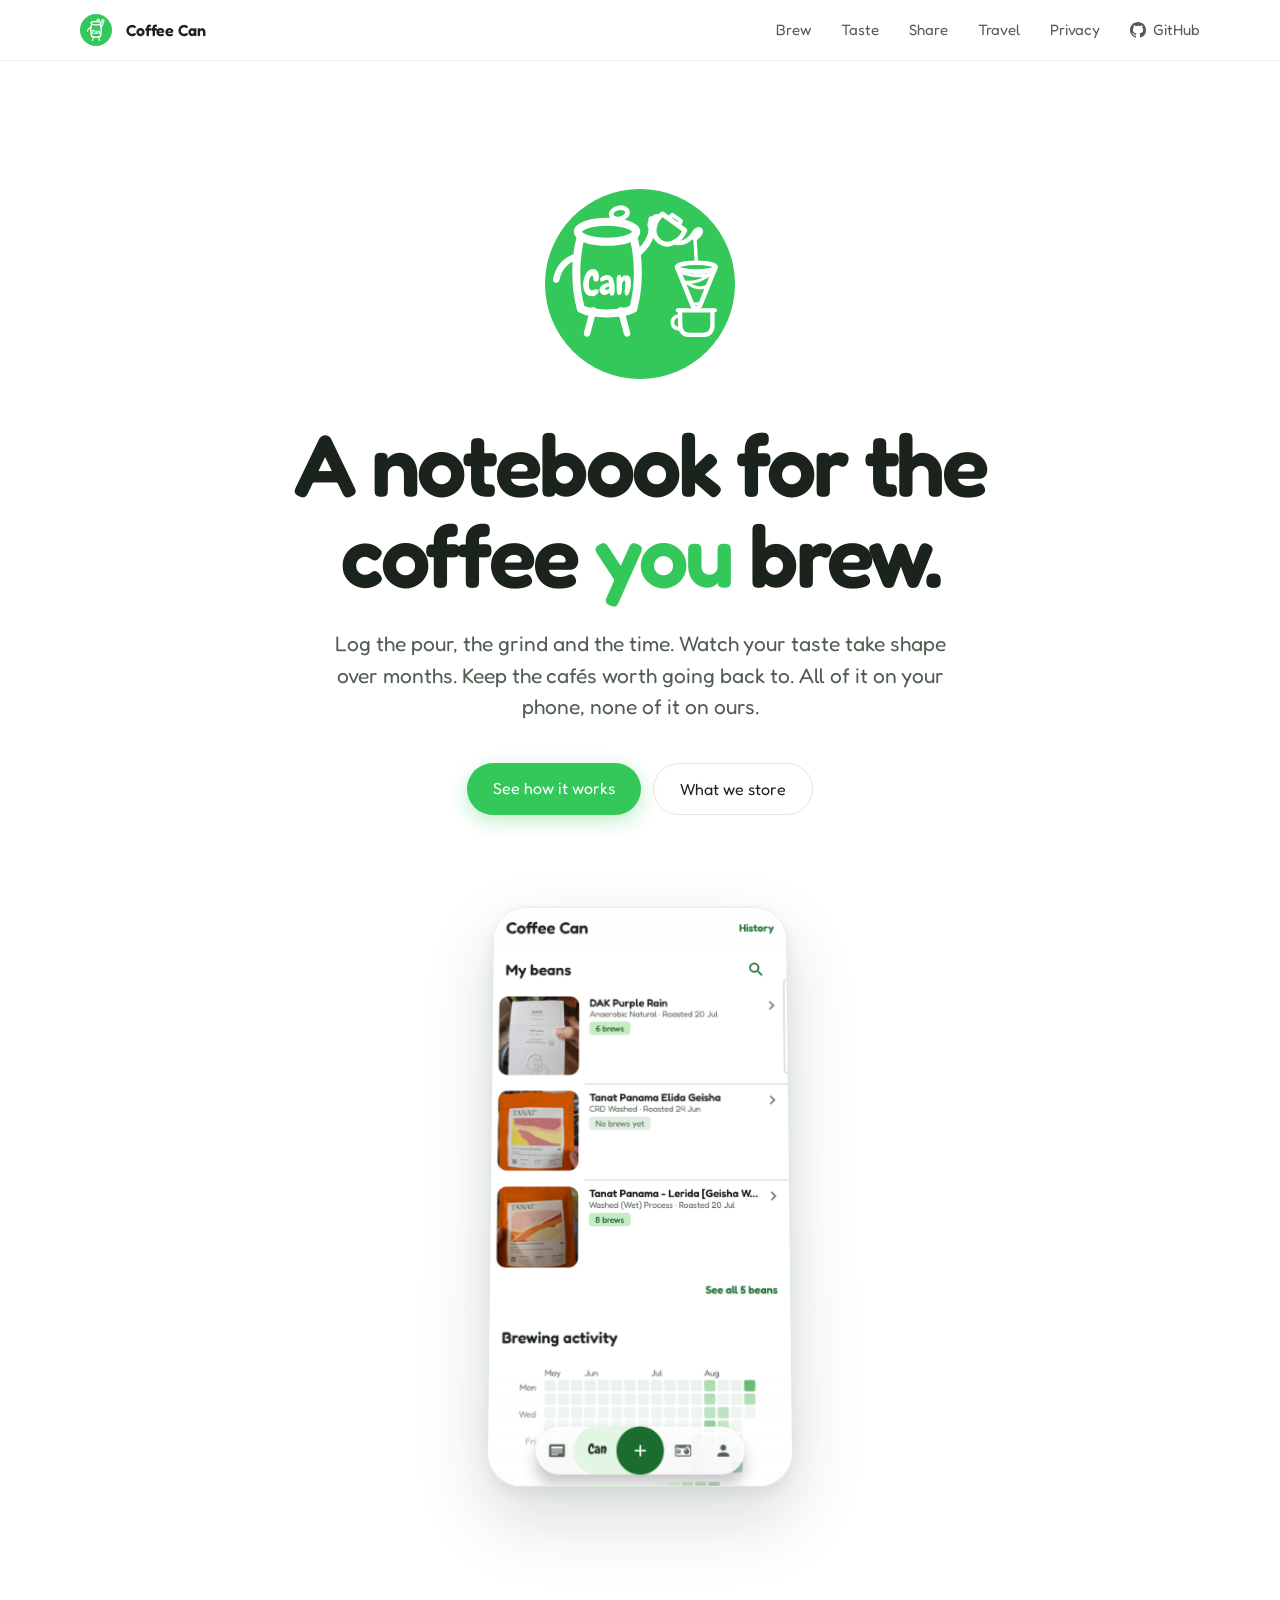
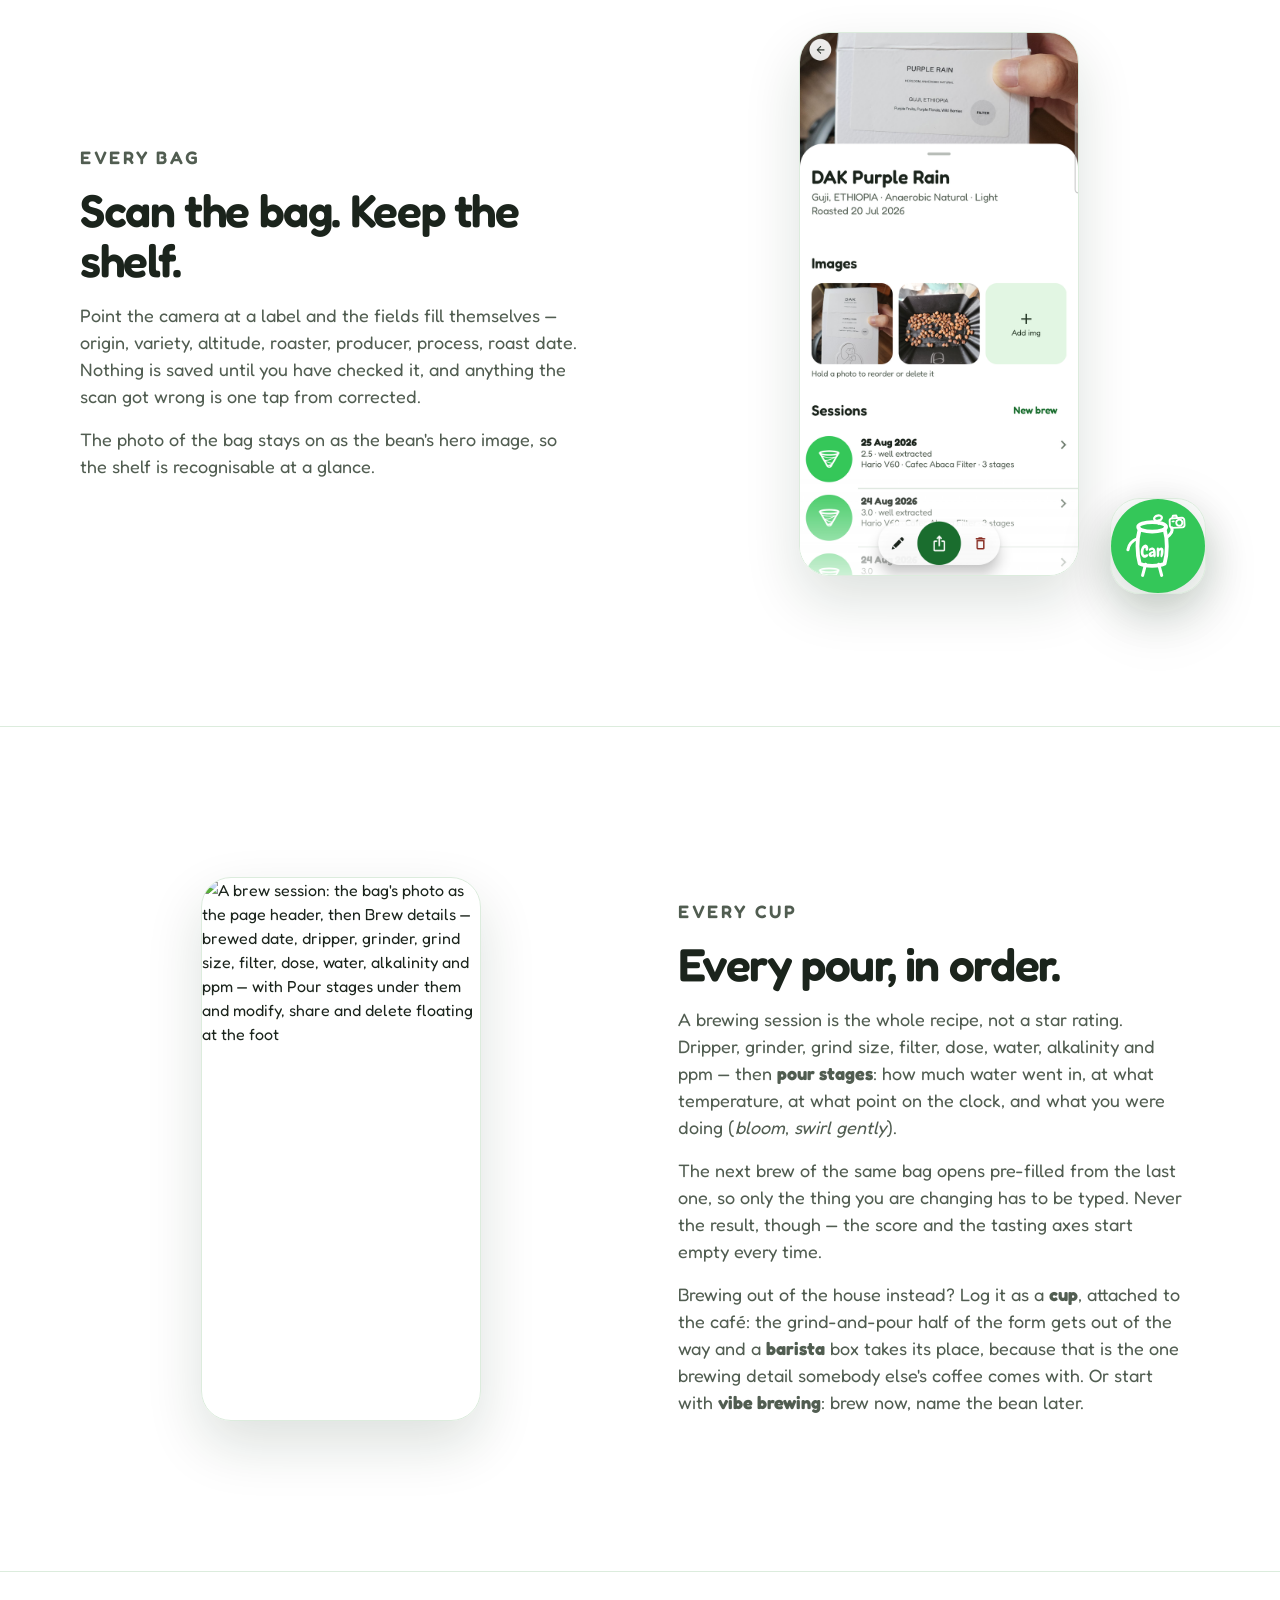
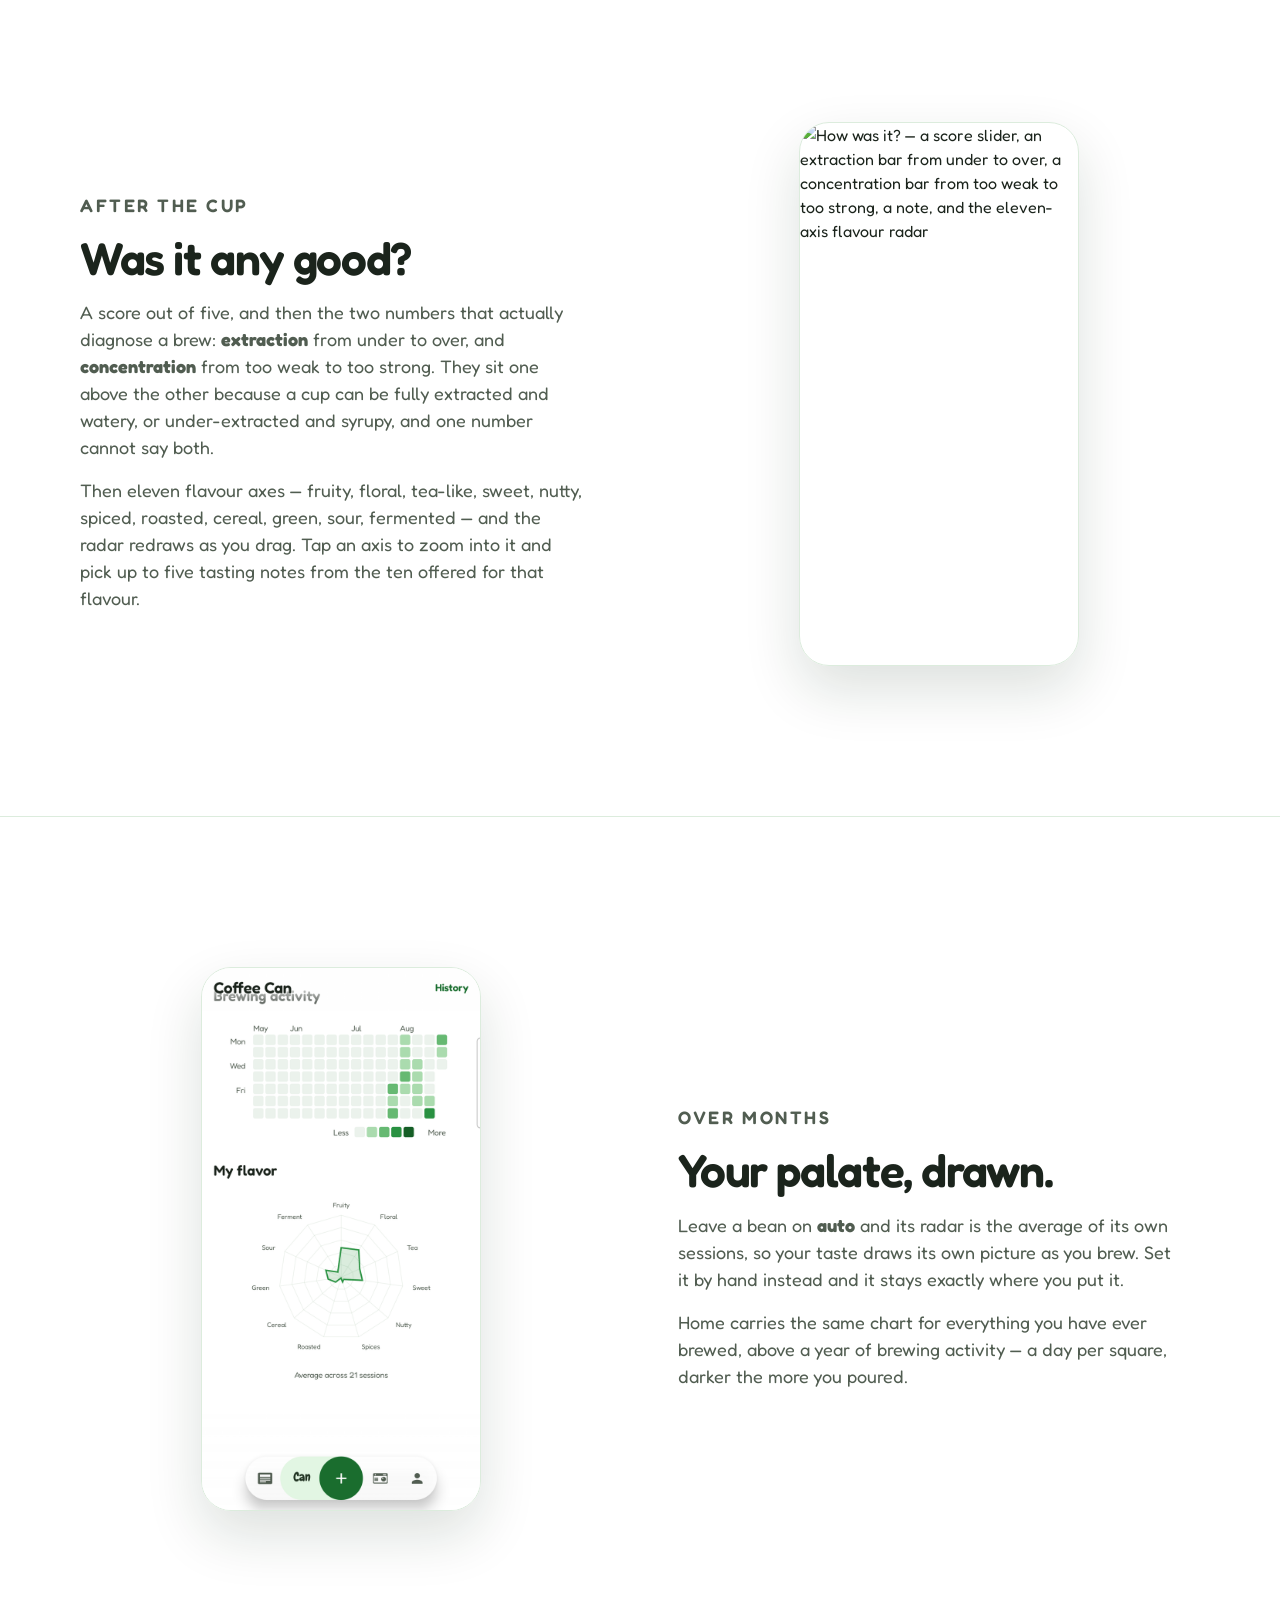
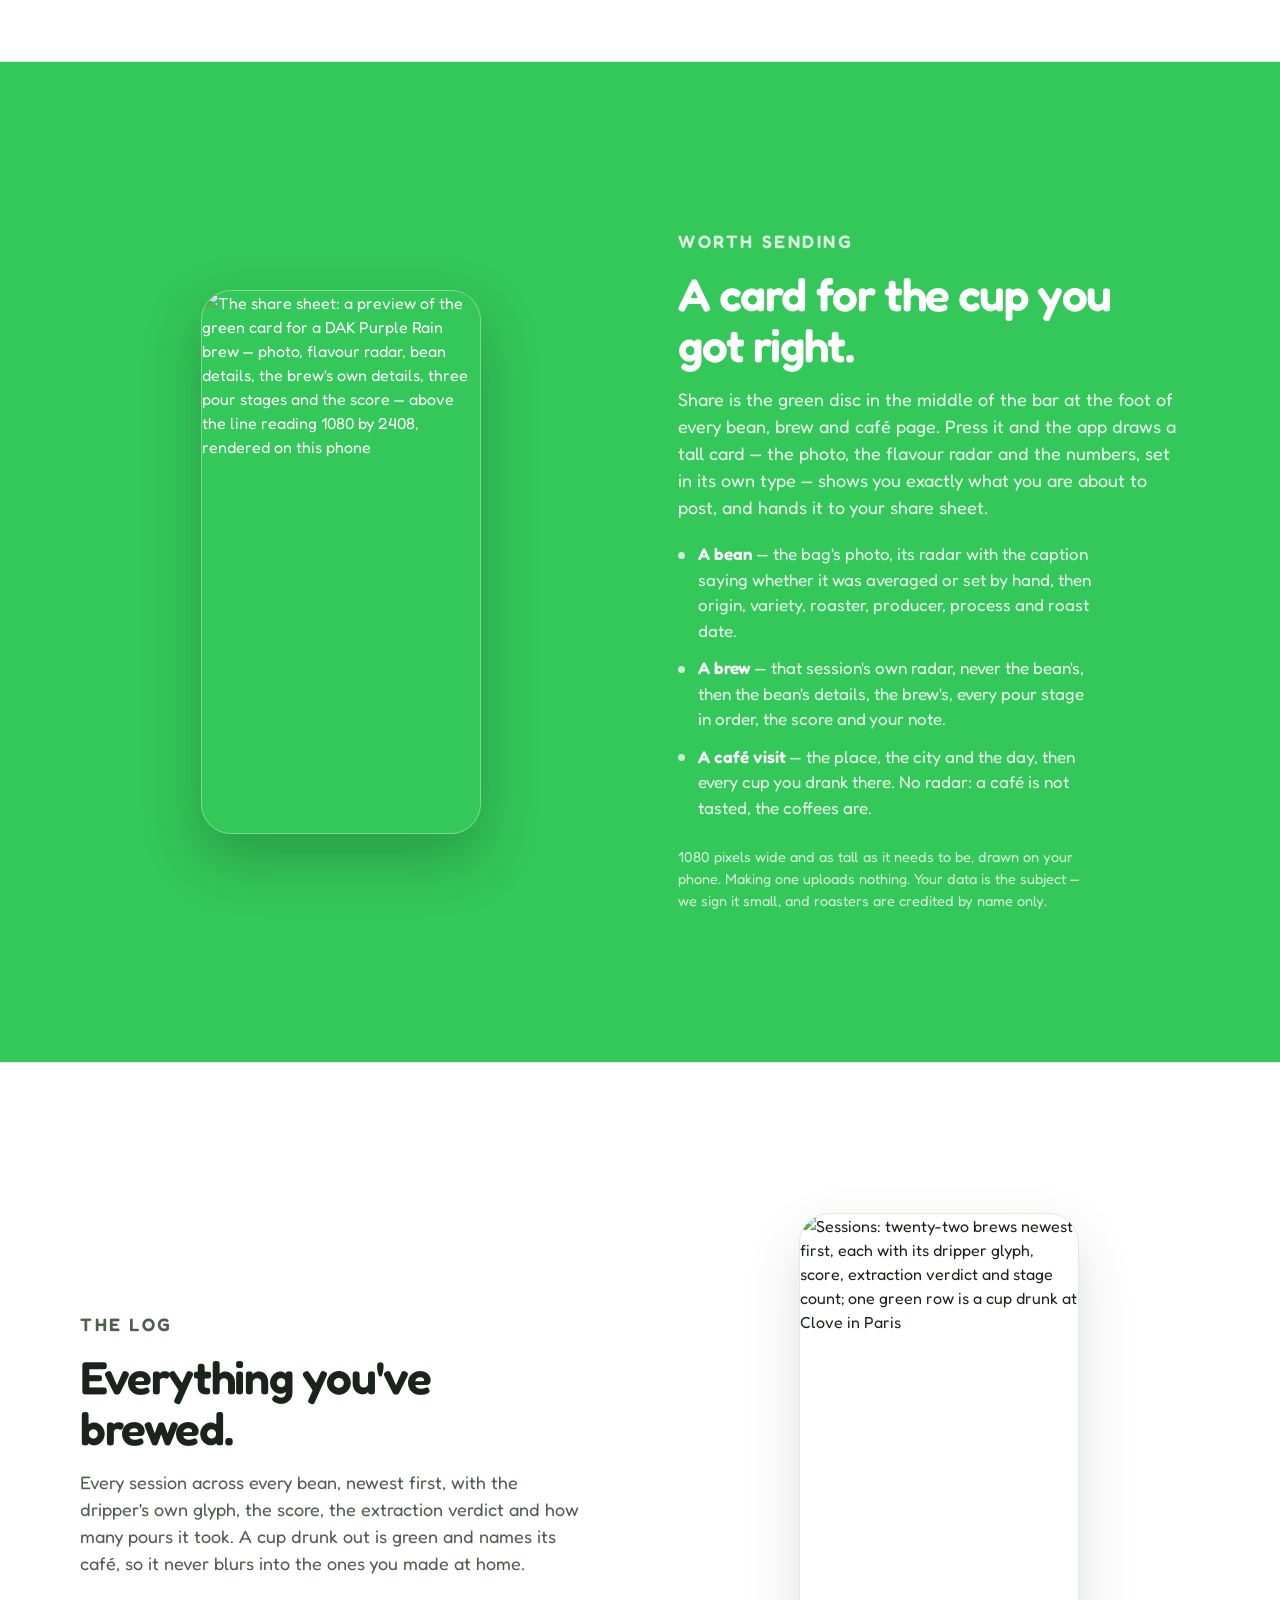
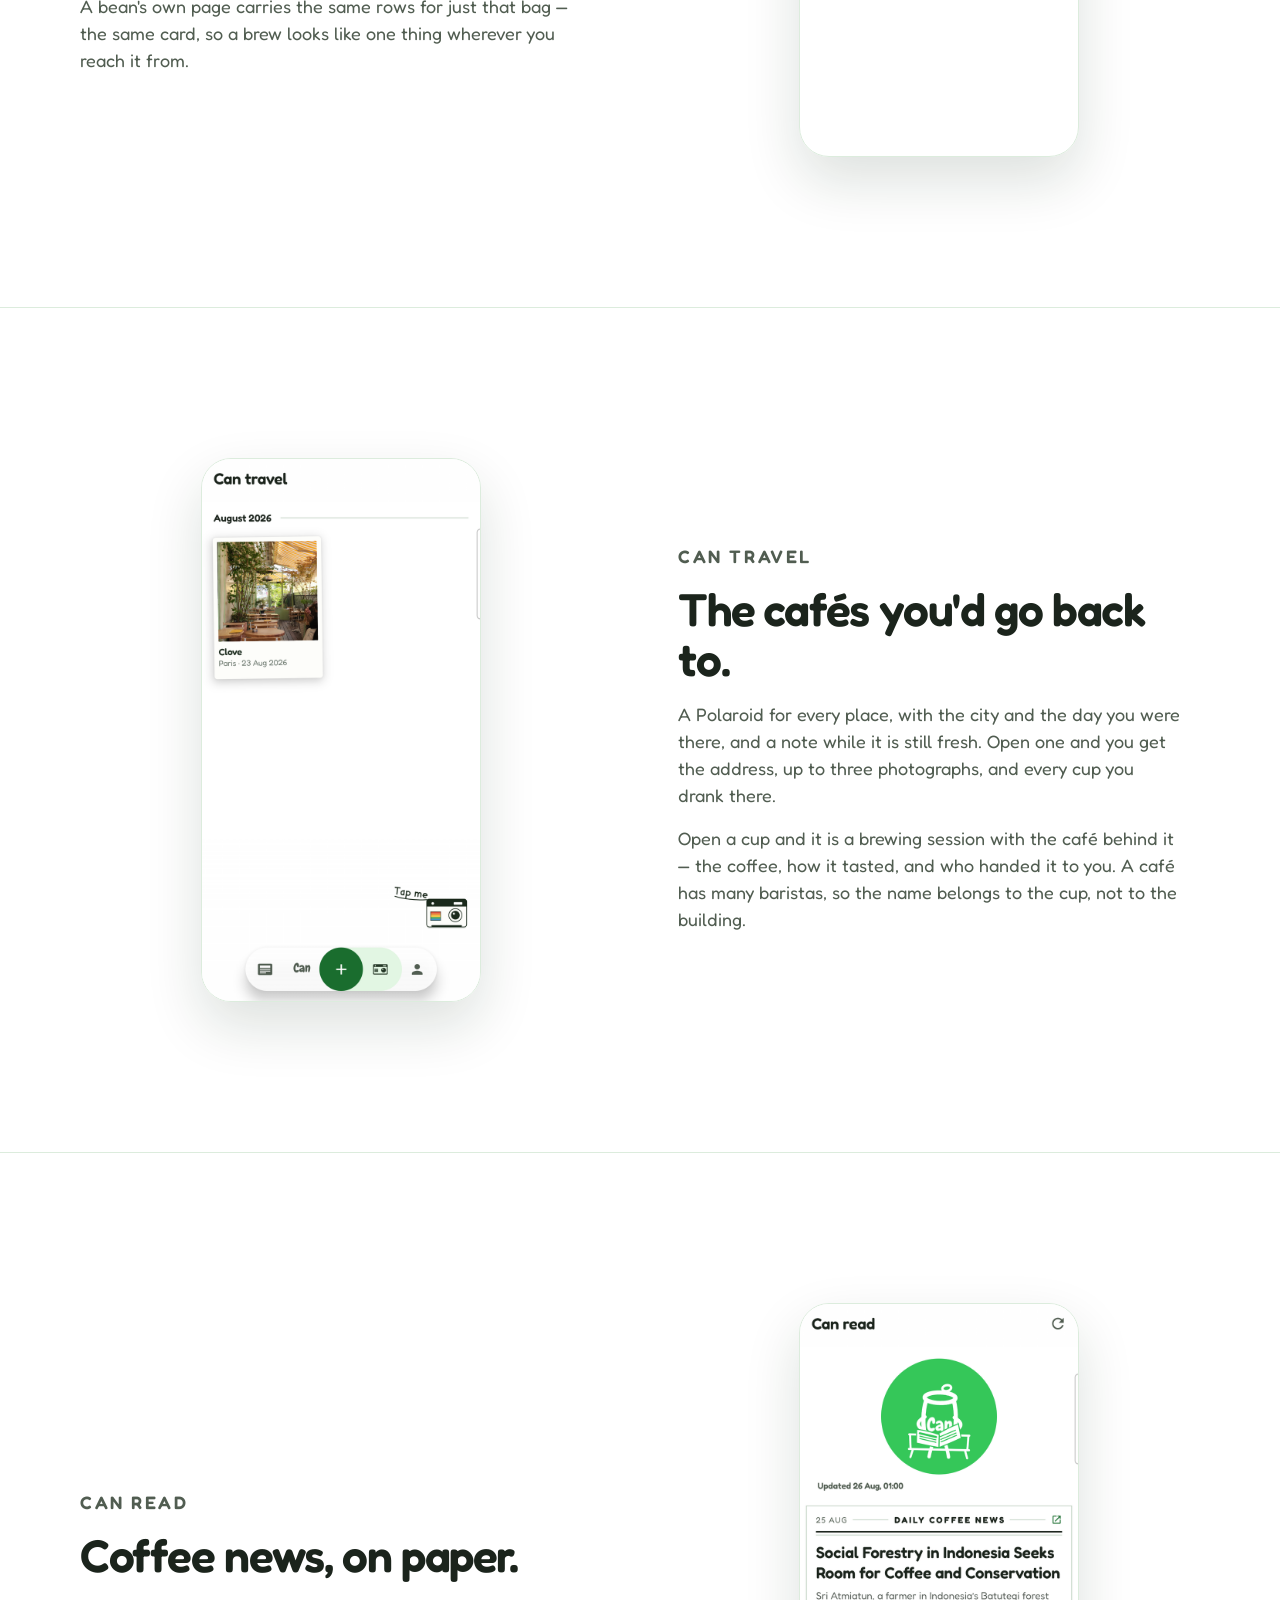
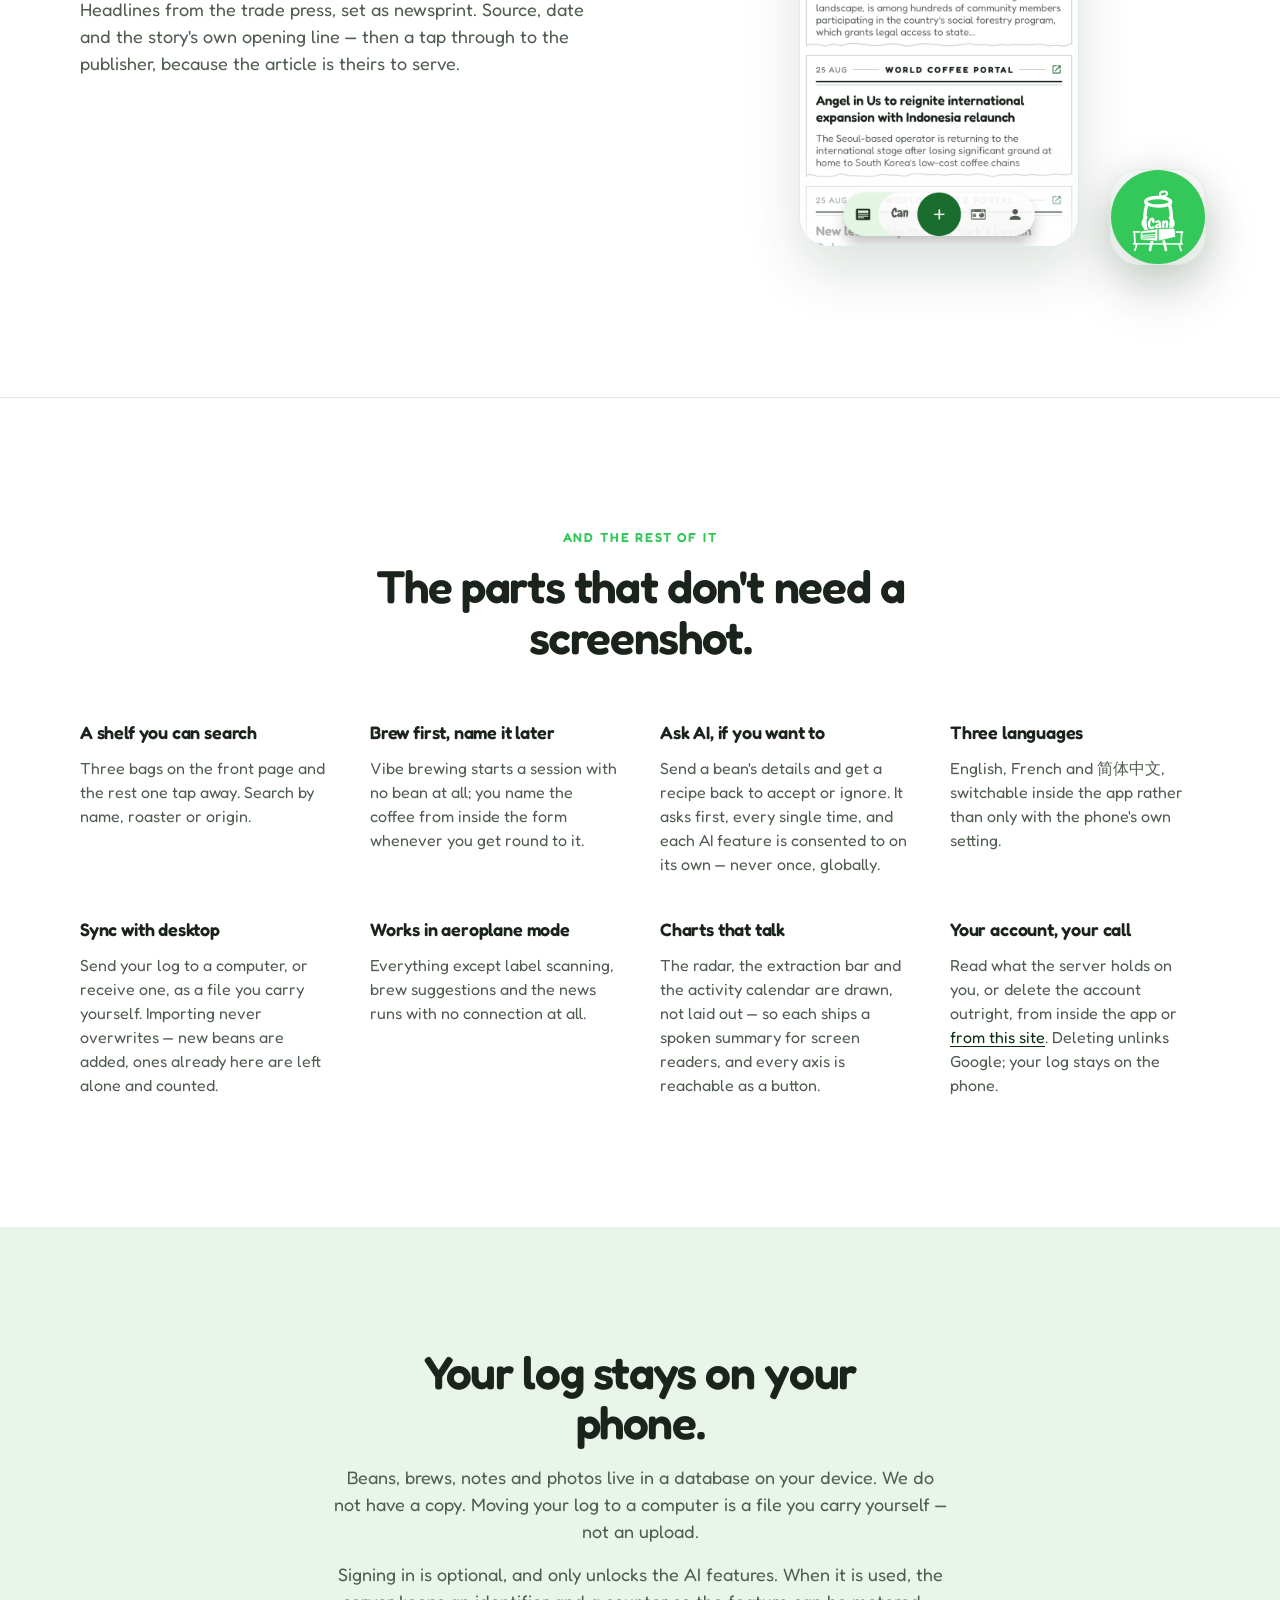
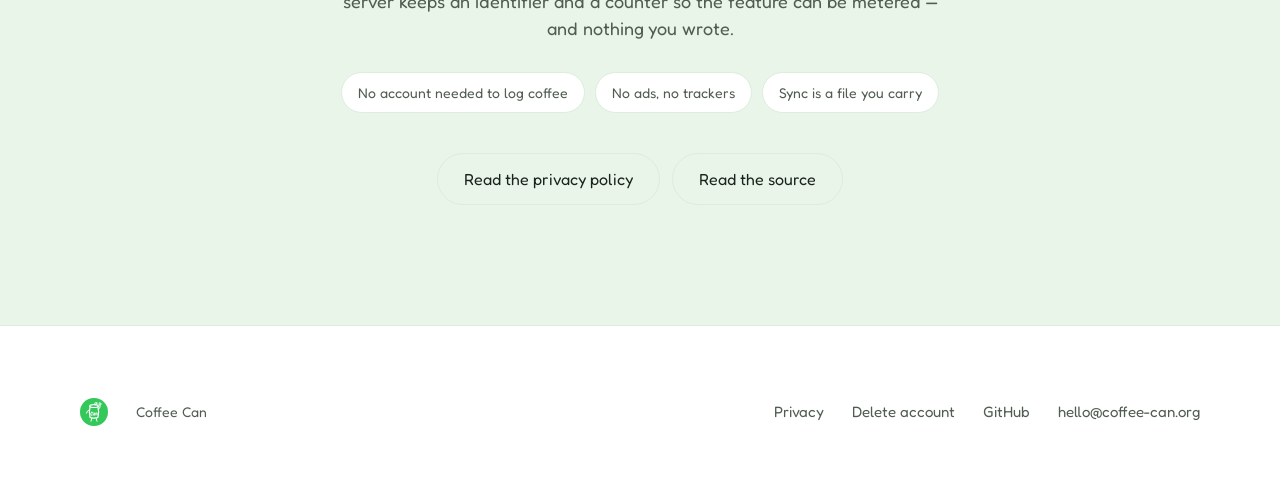
==== commit 1b4c5f45: "27.08.2026, fix render bug" ====
--- a/coffee_website/index.html
+++ b/coffee_website/index.html
@@ -25,8 +25,13 @@
     <nav>
       <a href="#brew">Brew</a>
       <a href="#taste">Taste</a>
+      <a href="#share">Share</a>
       <a href="#travel">Travel</a>
       <a href="privacy/">Privacy</a>
+      <a class="gh" href="https://github.com/raulniconico/local_agent" rel="noopener">
+        <svg viewBox="0 0 16 16" aria-hidden="true" width="16" height="16"><path fill="currentColor" d="M8 0C3.58 0 0 3.58 0 8c0 3.54 2.29 6.53 5.47 7.59.4.07.55-.17.55-.38 0-.19-.01-.82-.01-1.49-2.01.37-2.53-.49-2.69-.94-.09-.23-.48-.94-.82-1.13-.28-.15-.68-.52-.01-.53.63-.01 1.08.58 1.23.82.72 1.21 1.87.87 2.33.66.07-.52.28-.87.51-1.07-1.78-.2-3.64-.89-3.64-3.95 0-.87.31-1.59.82-2.15-.08-.2-.36-1.02.08-2.12 0 0 .67-.21 2.2.82a7.4 7.4 0 0 1 2-.27c.68 0 1.36.09 2 .27 1.53-1.04 2.2-.82 2.2-.82.44 1.1.16 1.92.08 2.12.51.56.82 1.27.82 2.15 0 3.07-1.87 3.75-3.65 3.95.29.25.54.73.54 1.48 0 1.07-.01 1.93-.01 2.2 0 .21.15.46.55.38A8.01 8.01 0 0 0 16 8c0-4.42-3.58-8-8-8Z"/></svg>
+        <span>GitHub</span>
+      </a>
     </nav>
   </div>
 </header>
@@ -42,7 +47,7 @@
       none of it on ours.
     </p>
     <div class="cta">
-      <a class="btn btn-primary" href="#brew">See how it works</a>
+      <a class="btn btn-primary" href="#scan">See how it works</a>
       <a class="btn btn-ghost" href="#privacy">What we store</a>
     </div>
     <div class="hero-shot">
@@ -51,15 +56,20 @@
     </div>
   </section>
 
-  <section class="feature reveal" id="brew">
-    <div class="wrap">
-      <div class="copy">
-        <p class="eyebrow">Every cup</p>
-        <h2>Scan the bag. Log the brew.</h2>
+  <section class="feature reveal" id="scan">
+    <div class="wrap">
+      <div class="copy">
+        <p class="eyebrow">Every bag</p>
+        <h2>Scan the bag. Keep the shelf.</h2>
         <p>
           Point the camera at a label and the fields fill themselves — origin,
-          process, roaster, roast date. Then log what you actually did: dose,
-          grind, water, and a stage for every pour.
+          variety, altitude, roaster, producer, process, roast date. Nothing is
+          saved until you have checked it, and anything the scan got wrong is
+          one tap from corrected.
+        </p>
+        <p>
+          The photo of the bag stays on as the bean's hero image, so the shelf
+          is recognisable at a glance.
         </p>
       </div>
       <div class="shot">
@@ -70,39 +80,160 @@
     </div>
   </section>
 
+  <section class="feature flip reveal" id="brew">
+    <div class="wrap">
+      <div class="copy">
+        <p class="eyebrow">Every cup</p>
+        <h2>Every pour, in order.</h2>
+        <p>
+          A brewing session is the whole recipe, not a star rating. Dripper,
+          grinder, grind size, filter, dose, water, alkalinity and
+          ppm — then <b>pour stages</b>: how much water went in, at what
+          temperature, at what point on the clock, and what you were doing
+          (<em>bloom</em>, <em>swirl gently</em>).
+        </p>
+        <p>
+          The next brew of the same bag opens pre-filled from the last one, so
+          only the thing you are changing has to be typed. Never the result,
+          though — the score and the tasting axes start empty every time.
+        </p>
+        <p>
+          Brewing out of the house instead? Log it as a <b>cup</b>, attached to
+          the café: the grind-and-pour half of the form gets out of the way and
+          a <b>barista</b> box takes its place, because that is the one brewing
+          detail somebody else's coffee comes with. Or start with <b>vibe
+          brewing</b>: brew now, name the bean later.
+        </p>
+      </div>
+      <div class="shot">
+        <img src="assets/shot-brew.png" width="720" height="1404"
+             alt="A brew session: the bag's photo as the page header, then Brew details — brewed date, dripper, grinder, grind size, filter, dose, water, alkalinity and ppm — with Pour stages under them and modify, share and delete floating at the foot">
+      </div>
+    </div>
+  </section>
+
+  <section class="feature reveal" id="score">
+    <div class="wrap">
+      <div class="copy">
+        <p class="eyebrow">After the cup</p>
+        <h2>Was it any good?</h2>
+        <p>
+          A score out of five, and then the two numbers that actually diagnose
+          a brew: <b>extraction</b> from under to over, and <b>concentration</b>
+          from too weak to too strong. They sit one above the other because a
+          cup can be fully extracted and watery, or under-extracted and syrupy,
+          and one number cannot say both.
+        </p>
+        <p>
+          Then eleven flavour axes — fruity, floral, tea-like, sweet, nutty,
+          spiced, roasted, cereal, green, sour, fermented — and the radar
+          redraws as you drag. Tap an axis to zoom into it and pick up to five
+          tasting notes from the ten offered for that flavour.
+        </p>
+      </div>
+      <div class="shot">
+        <img src="assets/shot-score.png" width="720" height="1404"
+             alt="How was it? — a score slider, an extraction bar from under to over, a concentration bar from too weak to too strong, a note, and the eleven-axis flavour radar">
+      </div>
+    </div>
+  </section>
+
   <section class="feature flip reveal" id="taste">
     <div class="wrap">
       <div class="copy">
-        <p class="eyebrow">Over time</p>
+        <p class="eyebrow">Over months</p>
         <h2>Your palate, drawn.</h2>
         <p>
-          Eleven flavour axes, scored per cup and averaged per bean. After a
-          few weeks the radar stops being a novelty and starts being a
-          reference — the shape you keep coming back to.
-        </p>
-        <p>
-          Any bean, brew or café can be drawn as a card worth sending: the
-          photo, the numbers and the radar, on the brand green. It is rendered
-          on your phone, so making one uploads nothing.
+          Leave a bean on <b>auto</b> and its radar is the average of its own
+          sessions, so your taste draws its own picture as you brew. Set it by
+          hand instead and it stays exactly where you put it.
+        </p>
+        <p>
+          Home carries the same chart for everything you have ever brewed,
+          above a year of brewing activity — a day per square, darker the more
+          you poured.
         </p>
       </div>
       <div class="shot">
         <img src="assets/shot-radar.png" width="720" height="1404"
-             alt="A flavour radar averaged across nineteen sessions, with eleven axes">
-      </div>
-    </div>
-  </section>
-
-  <section class="feature reveal" id="travel">
+             alt="A brewing-activity calendar above My flavor — an eleven-axis radar averaged across twenty-one sessions">
+      </div>
+    </div>
+  </section>
+
+  <section class="feature flip reveal band-brand" id="share">
+    <div class="wrap">
+      <div class="copy">
+        <p class="eyebrow">Worth sending</p>
+        <h2>A card for the cup you got right.</h2>
+        <p>
+          Share is the green disc in the middle of the bar at the foot of every
+          bean, brew and café page. Press it and the app draws a tall card —
+          the photo, the flavour radar and the numbers, set in its own type —
+          shows you exactly what you are about to post, and hands it to your
+          share sheet.
+        </p>
+        <ul class="what">
+          <li><b>A bean</b> — the bag's photo, its radar with the caption
+            saying whether it was averaged or set by hand, then origin,
+            variety, roaster, producer, process and roast date.</li>
+          <li><b>A brew</b> — that session's own radar, never the bean's, then
+            the bean's details, the brew's, every pour stage in order, the
+            score and your note.</li>
+          <li><b>A café visit</b> — the place, the city and the day, then every
+            cup you drank there. No radar: a café is not tasted, the coffees
+            are.</li>
+        </ul>
+        <p class="fineprint">
+          1080 pixels wide and as tall as it needs to be, drawn on your phone.
+          Making one uploads nothing. Your data is the subject — we sign it
+          small, and roasters are credited by name only.
+        </p>
+      </div>
+      <div class="shot">
+        <img src="assets/shot-share.png" width="720" height="1404"
+             alt="The share sheet: a preview of the green card for a DAK Purple Rain brew — photo, flavour radar, bean details, the brew's own details, three pour stages and the score — above the line reading 1080 by 2408, rendered on this phone">
+      </div>
+    </div>
+  </section>
+
+  <section class="feature reveal" id="history">
+    <div class="wrap">
+      <div class="copy">
+        <p class="eyebrow">The log</p>
+        <h2>Everything you've brewed.</h2>
+        <p>
+          Every session across every bean, newest first, with the dripper's own
+          glyph, the score, the extraction verdict and how many pours it took.
+          A cup drunk out is green and names its café, so it never blurs into
+          the ones you made at home.
+        </p>
+        <p>
+          A bean's own page carries the same rows for just that bag — the same
+          card, so a brew looks like one thing wherever you reach it from.
+        </p>
+      </div>
+      <div class="shot">
+        <img src="assets/shot-sessions.png" width="720" height="1404"
+             alt="Sessions: twenty-two brews newest first, each with its dripper glyph, score, extraction verdict and stage count; one green row is a cup drunk at Clove in Paris">
+      </div>
+    </div>
+  </section>
+
+  <section class="feature flip reveal" id="travel">
     <div class="wrap">
       <div class="copy">
         <p class="eyebrow">Can travel</p>
         <h2>The cafés you'd go back to.</h2>
         <p>
           A Polaroid for every place, with the city and the day you were
-          there, and a note while it is still fresh. The cups you drank out are
-          marked so they never blur into the ones you made at home — down to
-          who made them.
+          there, and a note while it is still fresh. Open one and you get the
+          address, up to three photographs, and every cup you drank there.
+        </p>
+        <p>
+          Open a cup and it is a brewing session with the café behind it — the
+          coffee, how it tasted, and who handed it to you. A café has many
+          baristas, so the name belongs to the cup, not to the building.
         </p>
       </div>
       <div class="shot">
@@ -112,7 +243,7 @@
     </div>
   </section>
 
-  <section class="feature flip reveal" id="read">
+  <section class="feature reveal" id="read">
     <div class="wrap">
       <div class="copy">
         <p class="eyebrow">Can read</p>
@@ -127,6 +258,59 @@
         <img src="assets/shot-news.png" width="720" height="1404"
              alt="Can read, showing news headlines set as newspaper sheets">
         <img class="mascot" src="assets/canboy-news.svg" alt="">
+      </div>
+    </div>
+  </section>
+
+  <section class="grid-band reveal" id="more">
+    <div class="wrap">
+      <p class="eyebrow">And the rest of it</p>
+      <h2>The parts that don't need a screenshot.</h2>
+      <div class="grid">
+        <div>
+          <h3>A shelf you can search</h3>
+          <p>Three bags on the front page and the rest one tap away. Search by
+             name, roaster or origin.</p>
+        </div>
+        <div>
+          <h3>Brew first, name it later</h3>
+          <p>Vibe brewing starts a session with no bean at all; you name the
+             coffee from inside the form whenever you get round to it.</p>
+        </div>
+        <div>
+          <h3>Ask AI, if you want to</h3>
+          <p>Send a bean's details and get a recipe back to accept or ignore.
+             It asks first, every single time, and each AI feature is consented
+             to on its own — never once, globally.</p>
+        </div>
+        <div>
+          <h3>Three languages</h3>
+          <p>English, French and 简体中文, switchable inside the app rather than
+             only with the phone's own setting.</p>
+        </div>
+        <div>
+          <h3>Sync with desktop</h3>
+          <p>Send your log to a computer, or receive one, as a file you carry
+             yourself. Importing never overwrites — new beans are added, ones
+             already here are left alone and counted.</p>
+        </div>
+        <div>
+          <h3>Works in aeroplane mode</h3>
+          <p>Everything except label scanning, brew suggestions and the news
+             runs with no connection at all.</p>
+        </div>
+        <div>
+          <h3>Charts that talk</h3>
+          <p>The radar, the extraction bar and the activity calendar are drawn,
+             not laid out — so each ships a spoken summary for screen readers,
+             and every axis is reachable as a button.</p>
+        </div>
+        <div>
+          <h3>Your account, your call</h3>
+          <p>Read what the server holds on you, or delete the account outright,
+             from inside the app or <a href="delete/">from this site</a>.
+             Deleting unlinks Google; your log stays on the phone.</p>
+        </div>
       </div>
     </div>
   </section>
@@ -151,6 +335,7 @@
       </div>
       <div class="cta" style="justify-content:center">
         <a class="btn btn-ghost" href="privacy/">Read the privacy policy</a>
+        <a class="btn btn-ghost" href="https://github.com/raulniconico/local_agent" rel="noopener">Read the source</a>
       </div>
     </div>
   </section>
@@ -164,6 +349,7 @@
     <span class="sp"></span>
     <a href="privacy/">Privacy</a>
     <a href="delete/">Delete account</a>
+    <a href="https://github.com/raulniconico/local_agent" rel="noopener">GitHub</a>
     <a href="mailto:hello@coffee-can.org">hello@coffee-can.org</a>
   </div>
 </footer>
--- a/coffee_website/style.css
+++ b/coffee_website/style.css
@@ -56,6 +56,24 @@
 }
 header nav a:hover { color: var(--ink); }
 
+/* The GitHub link is the one nav item that is not a section of this page, so
+ * it carries a mark. The label collapses on narrow screens rather than the
+ * whole link -- an unlabelled octocat is still recognisable, while five word
+ * links plus a sixth is what actually overflows the bar. */
+header nav a.gh { display: flex; align-items: center; gap: 7px; }
+header nav a.gh svg { flex: none; }
+@media (max-width: 820px) {
+  header nav a.gh span { display: none; }
+}
+/* Below that the in-page anchors go too, and only Privacy and the octocat are
+ * left. They are scroll shortcuts on a page that is one continuous scroll, so
+ * losing them costs a phone reader nothing -- while six items plus the mark is
+ * what pushes the wordmark onto two lines and shoves GitHub off the end. */
+@media (max-width: 700px) {
+  header nav a[href^="#"] { display: none; }
+}
+header b { white-space: nowrap; }
+
 /* --- hero ---------------------------------------------------------------- */
 .hero { text-align: center; padding: clamp(56px, 11vw, 128px) 0 0; }
 .hero-mark { width: clamp(128px, 22vw, 190px); margin: 0 auto clamp(24px, 4vw, 40px); }
@@ -138,6 +156,58 @@
   background: var(--paper); border: 1px solid var(--line);
   padding: 9px 16px; border-radius: 999px; font-size: 14px; color: var(--muted);
 }
+
+/* --- the share row -------------------------------------------------------
+ *
+ * The one section painted in the brand green, and it is the section about the
+ * share card -- which is itself a tall green sheet with white type on it. The
+ * row is the artefact it describes, at page scale, which is why this is the
+ * only place `--brand` is used as a *ground* rather than as an accent. Text on
+ * it is full white and the secondary role is white at reduced opacity, exactly
+ * the two ink colours ShareCard.kt uses.
+ *
+ * It is a `.feature` row and not a centred band, because the screenshot is the
+ * proof: the card in the picture is the card the copy describes, drawn by the
+ * phone it is being shown on. */
+.band-brand { background: var(--brand); color: var(--paper); border-top: 0; }
+.band-brand .eyebrow { color: rgba(255,255,255,.82); }
+.band-brand p { color: rgba(255,255,255,.9); }
+.band-brand .fineprint { margin-top: 26px; font-size: 14.5px; color: rgba(255,255,255,.78); }
+/* The shot sits on green, so its hairline is the same white at low alpha the
+ * card's own dividers use rather than the page's pale-green rule. */
+.band-brand .shot img { border-color: rgba(255,255,255,.35); box-shadow: 0 24px 56px rgba(11,46,18,.28); }
+
+.what { list-style: none; margin-top: 20px; max-width: 46ch; }
+.what li {
+  position: relative; padding-left: 20px;
+  margin-top: 12px; font-size: clamp(15.5px, 1.85vw, 17px);
+  color: rgba(255,255,255,.9);
+}
+.what li::before {
+  content: ""; position: absolute; left: 0; top: .62em;
+  width: 7px; height: 7px; border-radius: 50%;
+  background: rgba(255,255,255,.75);
+}
+.what b { color: var(--paper); font-weight: 600; }
+
+/* --- the catch-all grid --------------------------------------------------
+ *
+ * Everything the app does that does not earn a phone shot of its own. Same
+ * measure and rhythm as a `.feature` row, but text-only and two-or-three up,
+ * so the page can be complete without becoming eleven screenshots long. */
+.grid-band { padding: clamp(72px, 12vw, 130px) 0; border-top: 1px solid var(--line); }
+.grid-band > .wrap > .eyebrow { text-align: center; }
+.grid-band > .wrap > h2 { margin-inline: auto; text-align: center; max-width: 22ch; }
+.grid {
+  margin-top: clamp(36px, 6vw, 56px);
+  display: grid; gap: clamp(26px, 4vw, 40px);
+  grid-template-columns: 1fr;
+}
+@media (min-width: 640px) { .grid { grid-template-columns: repeat(2, 1fr); } }
+@media (min-width: 1000px) { .grid { grid-template-columns: repeat(4, 1fr); } }
+.grid h3 { font-size: 18px; font-weight: 600; letter-spacing: -0.01em; }
+.grid p { margin-top: 10px; color: var(--muted); font-size: 16px; }
+.grid a { color: var(--deep); text-decoration: underline; text-underline-offset: 3px; }
 
 footer { padding: clamp(44px, 7vw, 72px) 0; border-top: 1px solid var(--line); }
 footer .wrap { display: flex; flex-wrap: wrap; gap: 16px 28px; align-items: center; }
